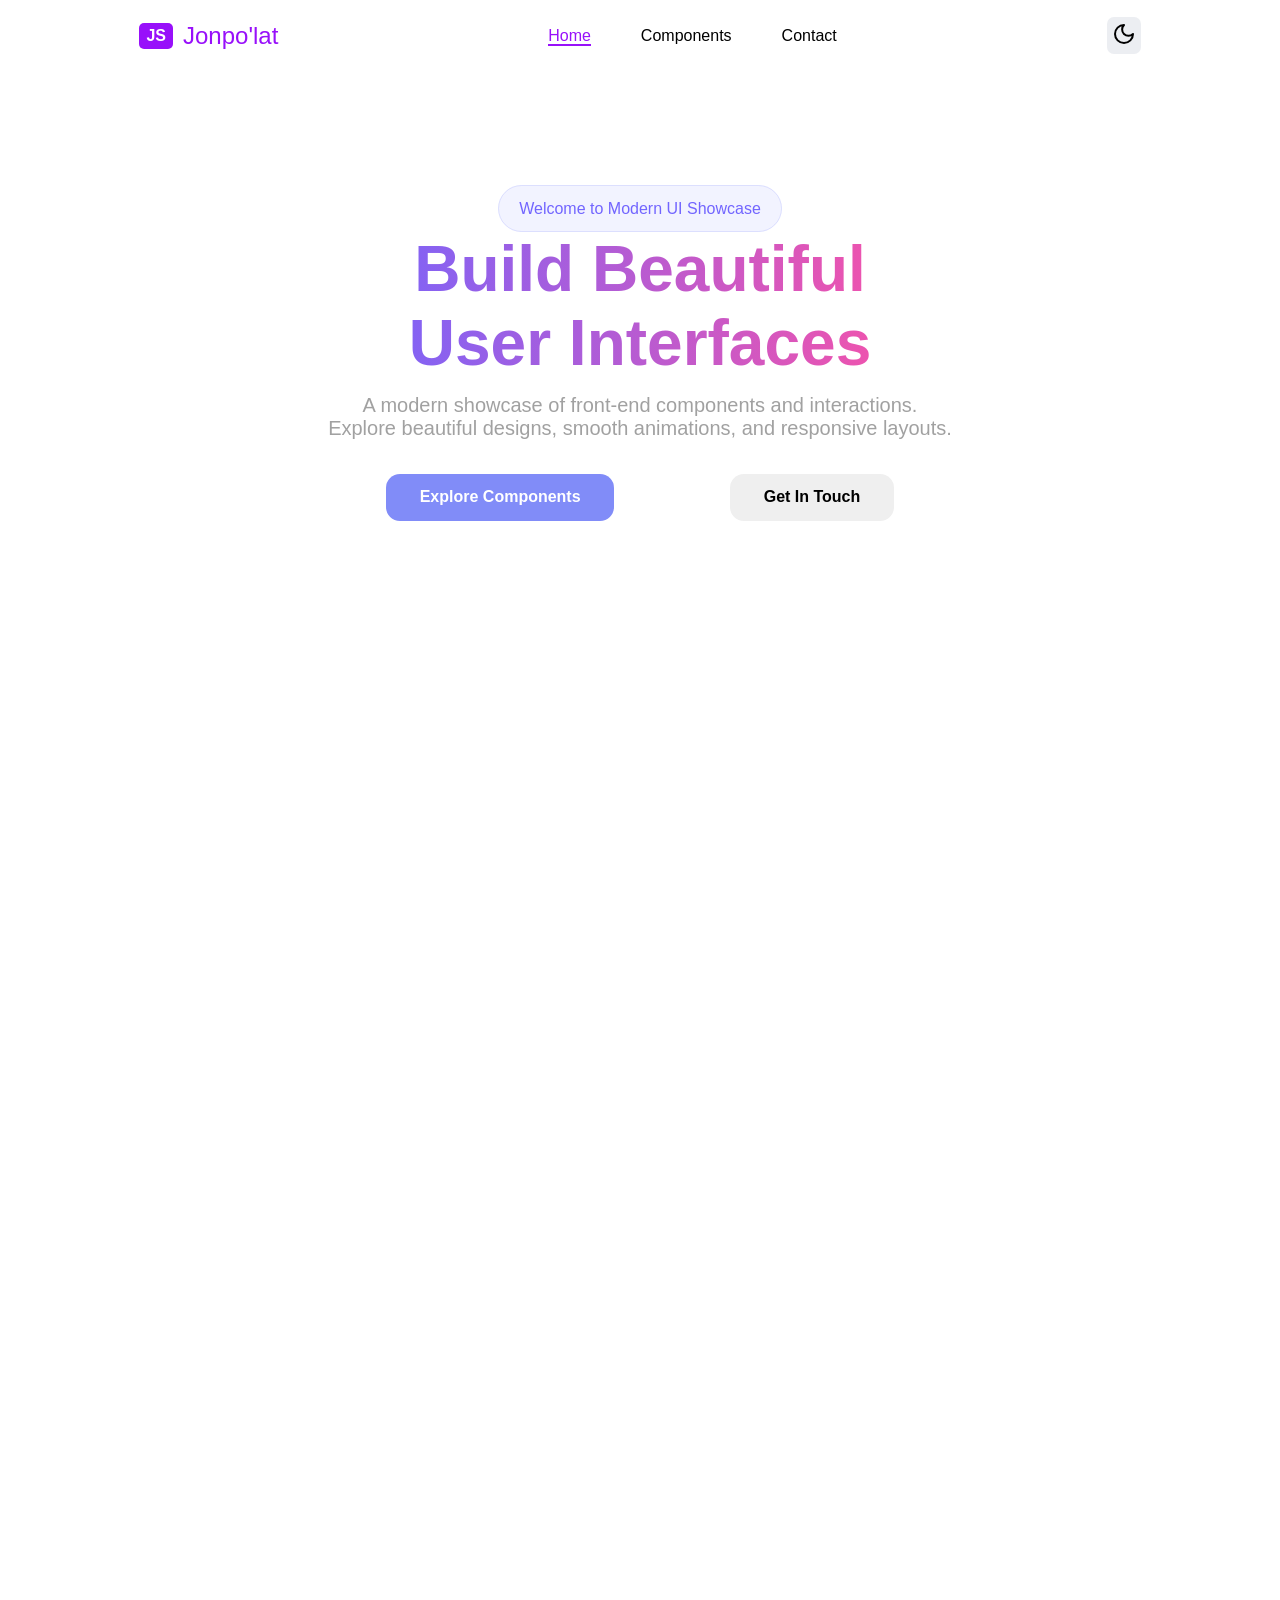
==== index.html @ b2222fd7 "commit east" ====
<!DOCTYPE html>
<html lang="en">

<head>
    <meta charset="UTF-8">
    <meta name="viewport" content="width=device-width, initial-scale=1.0">
    <!-- STYLE CSS -->
    <link rel="stylesheet" href="./assets/css/style.css">
    <!-- Font -->
    <link href="https://fonts.googleapis.com/css2?family=Poppins:wght@300;400;500;600;700&display=swap"
        rel="stylesheet">
    <title>WORK | PROJECT</title>
</head>

<body>
    <!-- HEADER -->
    <header>
        <nav class="nav">
            <div class="d-flex">
                <div class="d-flex">
                    <span>JS</span>
                    <h2>Jonpo'lat</h2>
                </div>
                <ul class="d-flex navigator">
                    <li><a href="#" class="nav_active">Home</a></li>
                    <li><a href="#">Components</a></li>
                    <li><a href="#">Contact</a></li>
                </ul>
                <div class="d-flex">
                    <button type="button" class="darkMode-btn">
                        <svg xmlns="http://www.w3.org/2000/svg" width="24" height="24" viewBox="0 0 24 24" fill="none"
                            stroke="currentColor" stroke-width="2" stroke-linecap="round" stroke-linejoin="round"
                            class="lucide lucide-moon w-5 h-5">
                            <path d="M12 3a6 6 0 0 0 9 9 9 9 0 1 1-9-9Z"></path>
                        </svg>
                        <!-- <svg xmlns="http://www.w3.org/2000/svg" width="24" height="24" viewBox="0 0 24 24" fill="none"
                        stroke="currentColor" stroke-width="2" stroke-linecap="round" stroke-linejoin="round"
                        class="lucide lucide-sun w-5 h-5">
                        <circle cx="12" cy="12" r="4"></circle>
                        <path d="M12 2v2"></path>
                        <path d="M12 20v2"></path>
                        <path d="m4.93 4.93 1.41 1.41"></path>
                        <path d="m17.66 17.66 1.41 1.41"></path>
                        <path d="M2 12h2"></path>
                        <path d="M20 12h2"></path>
                        <path d="m6.34 17.66-1.41 1.41"></path>
                        <path d="m19.07 4.93-1.41 1.41"></path>
                    </svg> -->
                    </button>
                    <div class="burger">
                        <button type="button" class="burger-btn">
                            <svg xmlns="http://www.w3.org/2000/svg" width="24" height="24" viewBox="0 0 24 24"
                                fill="none" stroke="currentColor" stroke-width="2" stroke-linecap="round"
                                stroke-linejoin="round" class="lucide lucide-menu w-5 h-5">
                                <line x1="4" x2="20" y1="12" y2="12"></line>
                                <line x1="4" x2="20" y1="6" y2="6"></line>
                                <line x1="4" x2="20" y1="18" y2="18"></line>
                            </svg>
                        </button>
                    </div>
                </div>
            </div>
            <div class="nav-menu">
                <p class="nav-menu__active">Home</p>
                <p>Components</p>
                <p>Contact</p>
            </div>
        </nav>
    </header>
    <!--/ HEADER -->


    <main>
        <!-- HOME SECTION -->
        <section id="home">
            <div class="container">
                <div class="home">
                    <div class="hero">
                        <span class="home_subtitle">Welcome to Modern UI Showcase</span>
                        <h1>
                            Build Beautiful <br>
                            User Interfaces
                        </h1>
                        <p>A modern showcase of front-end components and interactions. <br>Explore beautiful designs,
                            smooth
                            animations, and responsive layouts.
                        </p>
                        <div class="d-flex">
                            <button type="button" class="btn-pur">Explore Components</button>
                            <button type="button">Get In Touch</button>
                        </div>
                    </div>

                </div>

            </div>
        </section>
        <!-- /HOME SECTION -->


        <div class="up-wrapper">
            <button type="button" class="up-button"><svg xmlns="http://www.w3.org/2000/svg" width="24" height="24"
                    viewBox="0 0 24 24" fill="none" stroke="currentColor" stroke-width="2" stroke-linecap="round"
                    stroke-linejoin="round" class="lucide lucide-arrow-up w-6 h-6">
                    <path d="m5 12 7-7 7 7"></path>
                    <path d="M12 19V5"></path>
                </svg>
            </button>

        </div>

    </main>




    <!-- script js -->
    <script src="./assets/js/script.js"></script>
</body>

</html>
---- assets/css/style.css ----
* {
  margin: 0;
  padding: 0;
  box-sizing: border-box;
  list-style: none;
  text-decoration: none;
}

:root {
  --background: #0a0a0f;
  --foreground: oklch(98.5% 0 0);
  --card: #131318;
  --card-foreground: oklch(98.5% 0 0);
  --popover: oklch(14.5% 0 0);
  --popover-foreground: oklch(98.5% 0 0);
  --primary: #818cf8;
  --primary-foreground: oklch(20.5% 0 0);
  --secondary: oklch(26.9% 0 0);
  --secondary-foreground: oklch(98.5% 0 0);
  --muted: oklch(26.9% 0 0);
  --muted-foreground: oklch(70.8% 0 0);
  --accent: oklch(26.9% 0 0);
  --accent-foreground: oklch(98.5% 0 0);
  --destructive: oklch(39.6% 0.141 25.723);
  --destructive-foreground: oklch(63.7% 0.237 25.331);
  --border: oklch(26.9% 0 0);
  --input: oklch(26.9% 0 0);
  --ring: oklch(43.9% 0 0);
  --font-weight-medium: 500;
  --font-weight-normal: 400;
  --chart-1: oklch(48.8% 0.243 264.376);
  --chart-2: oklch(69.6% 0.17 162.48);
  --chart-3: oklch(76.9% 0.188 70.08);
  --chart-4: oklch(62.7% 0.265 303.9);
  --chart-5: oklch(64.5% 0.246 16.439);
  --sidebar: oklch(20.5% 0 0);
  --sidebar-foreground: oklch(98.5% 0 0);
  --sidebar-primary: oklch(48.8% 0.243 264.376);
  --sidebar-primary-foreground: oklch(98.5% 0 0);
  --sidebar-accent: oklch(26.9% 0 0);
  --sidebar-accent-foreground: oklch(98.5% 0 0);
  --sidebar-border: oklch(26.9% 0 0);
  --sidebar-ring: oklch(43.9% 0 0);
  --color-red-500: oklch(63.7% 0.237 25.331);
  --color-orange-500: oklch(70.5% 0.213 47.604);
  --color-yellow-500: oklch(79.5% 0.184 86.047);
  --color-green-500: oklch(72.3% 0.219 149.579);
  --color-emerald-500: oklch(69.6% 0.17 162.48);
  --color-cyan-500: oklch(71.5% 0.143 215.221);
  --color-blue-500: oklch(62.3% 0.214 259.815);
  --color-indigo-500: oklch(58.5% 0.233 277.117);
  --color-violet-500: oklch(60.6% 0.25 292.717);
  --color-purple-500: oklch(62.7% 0.265 303.9);
  --color-purple-600: oklch(55.8% 0.288 302.321);
  --color-fuchsia-500: oklch(66.7% 0.295 322.15);
  --color-pink-500: oklch(65.6% 0.241 354.308);
  --color-rose-500: oklch(64.5% 0.246 16.439);
  --color-gray-100: oklch(96.7% 0.003 264.542);
  --bg: #07070a;
  --left: #7b84ff;
  --right: #ff5fd0;

  --bg-color: white;
  --text-color: black;
  --bg-nav: rgba(255, 255, 255, 0.6);
  --border-color: rgba(183, 183, 183, 0.637);
  --box-shadow: 0 4px 20px rgba(0, 0, 0, 0.167);
  --btn-color: white;
  --btn-bg-color: oklch(95% 0.0058 264.53);
}
.dark {
  --bg-color: black;
  --text-color: white;
  --bg-nav: rgba(0, 0, 0, 0.6);
  --border-color: rgba(74, 74, 74, 0.514);
  --box-shadow: 0 4px 20px rgba(40, 40, 40, 0.504);
  --btn-bg-color: var(--secondary);
}

.darkMode-btn {
  background-color: var(--btn-bg-color) !important;
}

body {
  /* background-color: var(--background); */
  font-family:
    Inter,
    -apple-system,
    BlinkMacSystemFont,
    Segoe UI,
    sans-serif;
  height: 200vh;
  background-color: var(--bg-color);
}

.d-flex {
  display: flex;
  align-items: center;
  justify-content: space-around;
}

.container {
  margin: 0 auto;
  width: 1170px;
}

/* Up dtn */
.up-wrapper {
  position: fixed;
  right: 30px;
  bottom: 30px;
  opacity: 0;
  pointer-events: none;
  transition: 0.3s;
}
.up-button {
  float: right;
  border: none;
  outline: none;
  background-color: #7b84ff;
  padding: 10px 12px;
  border-radius: 50%;
  margin-top: 100px;
  margin-right: 100px;
  color: white;
  transition: all 0.1s ease-in-out;
}
.up-button:hover {
  transform: scale(110%);
}
.up-wrapper.show {
  opacity: 1;
  pointer-events: auto;
}

/* HEADER */
header {
  height: 100px;
}
nav {
  position: fixed;
  left: 0;
  right: 0;
  top: 0;
  background-color: var(--bg-color);
  padding: 17px;
  background: var(--bg-nav);
  -webkit-backdrop-filter: blur(15px);
  backdrop-filter: blur(15px);
  transition: all 0.5s;
}
.fix {
  box-shadow: var(--box-shadow);
  /* border-bottom: 1px solid var(--border-color); */
}
nav h2 {
  font-weight: 500;
  color: var(--color-purple-600);
  cursor: pointer;
}
nav span {
  color: white;
  background-color: var(--color-purple-600);
  padding: 4px 7px;
  font-weight: bold;
  border-radius: 5px;
  margin-right: 10px;
  cursor: pointer;
  transition: all 0.3s ease-in-out;
}
.nav div span:hover {
  transform: rotate(180deg);
}

.nav_active {
  color: var(--color-purple-600) !important;
  border-bottom: 2px solid var(--color-purple-600) !important;
}

nav h1,
ul li {
  cursor: pointer;
}
.nav ul li {
  padding: 0px 25px;
}
.navigator li a {
  color: var(--text-color);
  transition: all 0.2s;
}
.navigator li a:hover {
  color: var(--color-purple-600);
}
.nav button {
  border: none;
  outline: none;
  padding: 5px;
  border-radius: 7px;
  transition: all 0.2s;
  background-color: var(--bg-color);
  color: var(--text-color);
}
.nav button:hover {
  transform: scale(103%);
}

/* BURGER */
.burger {
  display: none;
  flex-direction: column;
  gap: 5px;
  cursor: pointer;
}

.burger p {
  width: 25px;
  transition: 0.3s;
}
.nav-menu {
  padding: 0px;
  /* transition: all 0.2s; */
  opacity: 0;
  height: 0;
}
.burger-btn {
  background-color: var(--btn-bg-color) !important;
  margin-left: 14px;
}
.active {
  opacity: 1;
  padding: 18px;
  height: 100%;
}
.nav-menu {
}
.nav-menu p {
  padding: 10px;
  /* background-color: var(--primary); */
  margin: 5px;
  color: var(--text-color);
  background-color: var(--btn-bg-color);
  border-radius: 10px;
  transition: all 0.5s;
}
.nav-menu__active {
  background-color: var(--primary) !important;
}

/* HEADER */

/* Main */
.home {
  display: flex;
  align-items: center;
  justify-content: center;
  margin-top: 100px;
  text-align: center;
}
.home_subtitle {
  background-color: color-mix(in oklab, var(--primary) 10%, transparent);
  padding: 14px 20px;
  border-radius: 25px;
  border: 1px solid;
  border-color: color-mix(in oklab, var(--primary) 20%, transparent);
  color: #7265ff;
}
.home h1 {
  margin: 14px 0px;
  font-weight: 800;
  font-size: 4rem; /* подберите размер по вкусу */
  background: linear-gradient(90deg, #7265ff, #ff51a3);
  -webkit-background-clip: text; /* для Safari и Chrome */
  -webkit-text-fill-color: transparent; /* для Safari и Chrome */
  background-clip: text; /* для остальных браузеров */
  color: transparent;
}
.home p {
  font-size: 1.25rem;
  color: var(--muted-foreground);
  margin-bottom: 18px;
}
.home button {
  display: inline-flex;
  align-items: center;
  gap: 0.6rem;
  padding: 0.9rem 2.1rem;
  border-radius: 14px;
  font-weight: 700;
  font-size: 1rem;
  cursor: pointer;
  border: 0;
  text-decoration: none;
  transition:
    transform 0.18s ease,
    box-shadow 0.18s ease;
  margin-top: 16px;
}
.home button:hover {
  transform: scale(108%);
}

.btn-pur {
  background-color: var(--primary);
  color: var(--btn-color);
}

/* ===================== */
/* Large tablets */
/* ===================== */

@media (max-width: 1200px) {
  .container {
    width: 95%;
  }
}

/* ===================== */
/* Tablets */
/* ===================== */

@media (max-width: 992px) {
  .d-flex {
    justify-content: space-between;
  }

  .nav ul li {
    padding: 0 15px;
  }

  .home h1 {
    font-size: 3rem;
  }

  .home p {
    font-size: 1.1rem;
  }

  .hero .d-flex {
    display: block;
  }

  .here button {
    width: 100%;
  }

  .up-button {
    margin: 0;
  }
}

/* ===================== */
/* Mobile */
/* ===================== */

@media (max-width: 768px) {
  .burger {
    display: flex;
  }
  header {
    height: 80px;
  }

  nav {
    padding: 12px;
  }

  .nav ul {
    display: none; /* меню скрываем */
  }

  .home {
    margin-top: 80px;
    padding: 0 20px;
  }

  .home h1 {
    font-size: 2.3rem;
  }

  .home p {
    font-size: 1rem;
  }

  .home button {
    padding: 1rem 1.8rem;
    font-size: 0.9rem;
    width: 100%;
  }
}

/* ===================== */
/* Small phones */
/* ===================== */

@media (max-width: 480px) {
  .home h1 {
    font-size: 1.8rem;
  }

  .home_subtitle {
    padding: 10px 15px;
    font-size: 0.9rem;
  }

  .home p {
    font-size: 0.9rem;
  }

  .up-wrapper {
    right: 15px;
    bottom: 15px;
  }
}
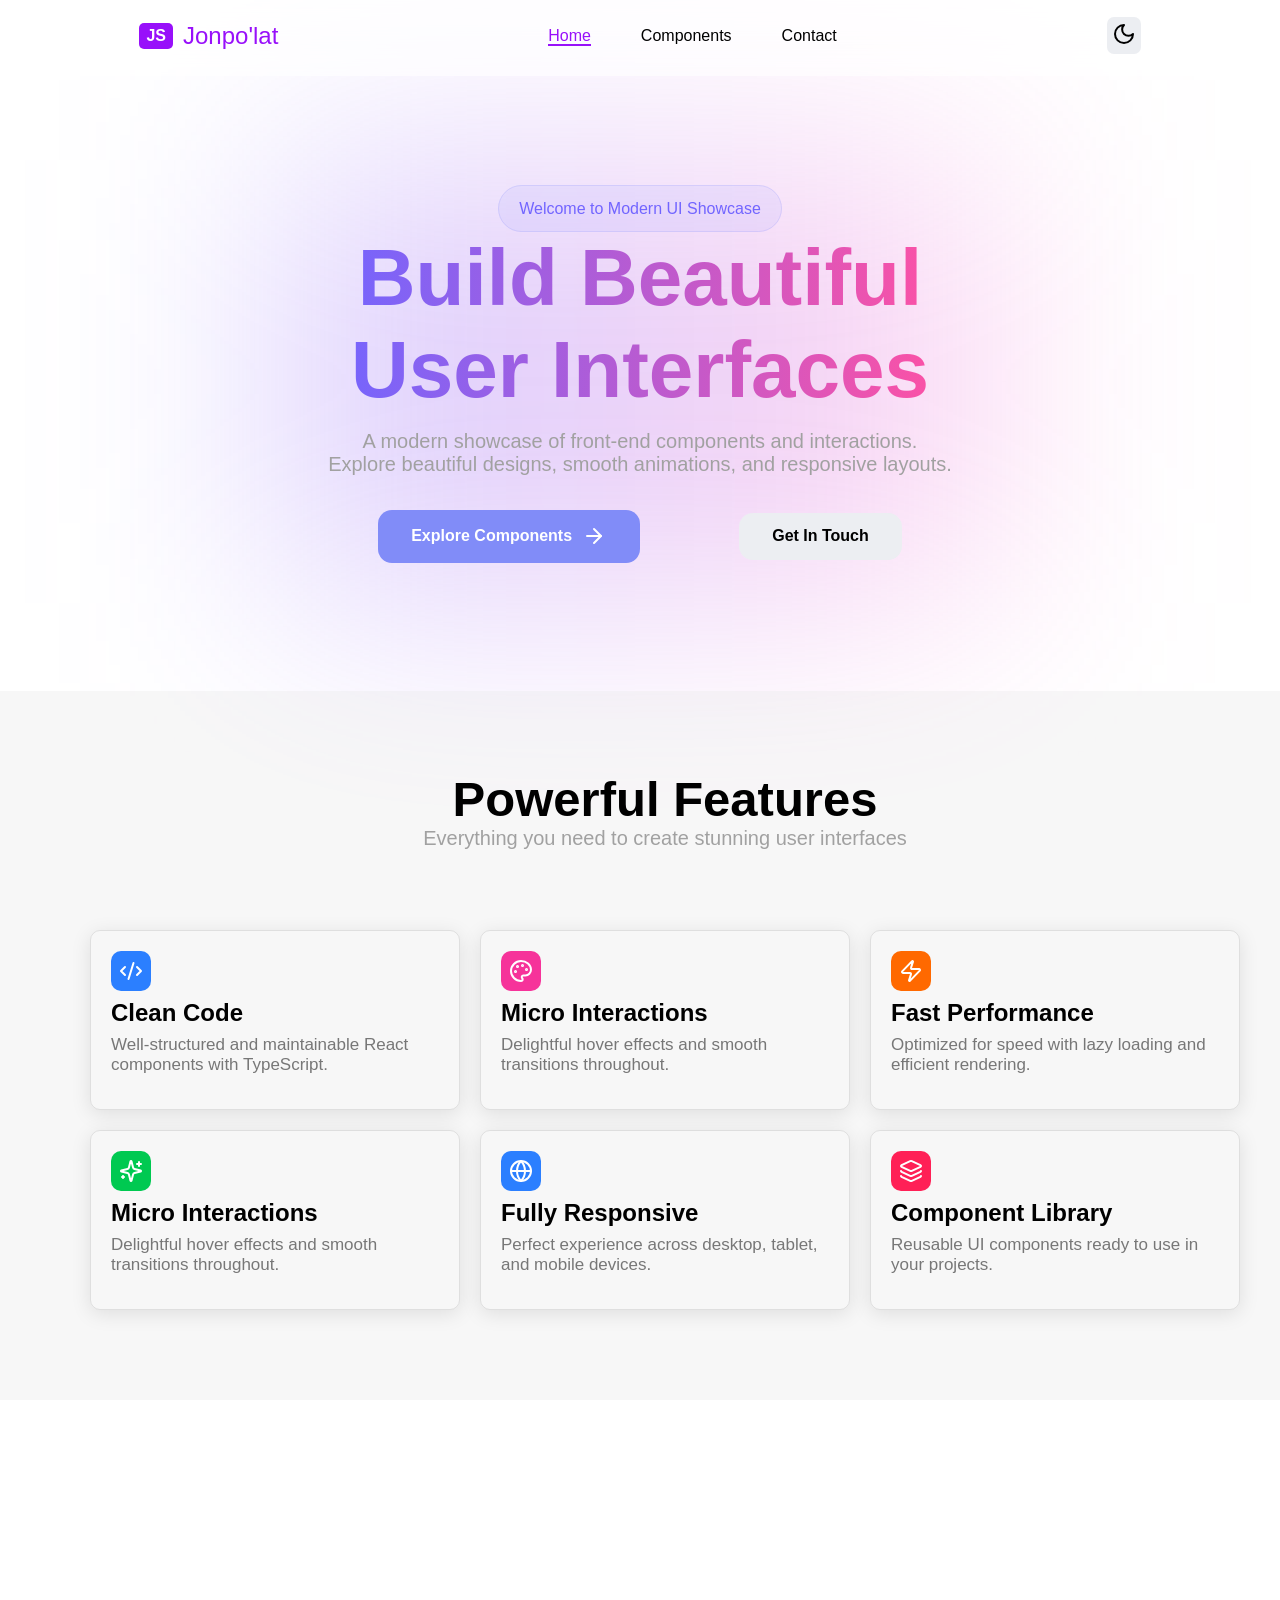
==== commit c2b2cda6: "features section" ====
--- a/index.html
+++ b/index.html
@@ -86,8 +86,17 @@
                             animations, and responsive layouts.
                         </p>
                         <div class="d-flex">
-                            <button type="button" class="btn-pur">Explore Components</button>
-                            <button type="button">Get In Touch</button>
+                            <button type="button" class="btn-pur">
+                                <span style="margin-right: 10px;">Explore Components</span>
+                                <svg xmlns="http://www.w3.org/2000/svg" width="24" height="24" viewBox="0 0 24 24"
+                                    fill="none" stroke="currentColor" stroke-width="2" stroke-linecap="round"
+                                    stroke-linejoin="round"
+                                    class="lucide lucide-arrow-right ml-2 w-5 h-5 group-hover:translate-x-1 transition-transform">
+                                    <path d="M5 12h14"></path>
+                                    <path d="m12 5 7 7-7 7"></path>
+                                </svg>
+                            </button>
+                            <button type="button" class="btn-pramiry">Get In Touch</button>
                         </div>
                     </div>
 
@@ -97,7 +106,121 @@
         </section>
         <!-- /HOME SECTION -->
 
-
+        <!-- Features -->
+        <section id="features">
+            <div class="container">
+                <div class="features">
+                    <div class="features-content">
+                        <h1 class="features-title">Powerful Features</h1>
+                        <p class="features-subtitle">Everything you need to create stunning user interfaces</p>
+                    </div>
+
+
+                    <div class="card-wrpapper">
+                        <div class="d-flex">
+                            <div class="card">
+                                <div class="card1">
+                                    <svg xmlns="http://www.w3.org/2000/svg" width="24" height="24" viewBox="0 0 24 24"
+                                        fill="none" stroke="currentColor" stroke-width="2" stroke-linecap="round"
+                                        stroke-linejoin="round" class="lucide lucide-code-xml w-6 h-6 text-white">
+                                        <path d="m18 16 4-4-4-4"></path>
+                                        <path d="m6 8-4 4 4 4"></path>
+                                        <path d="m14.5 4-5 16"></path>
+                                    </svg>
+                                </div>
+                                <h3>Clean Code</h3>
+                                <p>Well-structured and maintainable React components with TypeScript.</p>
+                            </div>
+                            <div class="card">
+                                <div class="card2">
+                                    <svg xmlns="http://www.w3.org/2000/svg" width="24" height="24" viewBox="0 0 24 24"
+                                        fill="none" stroke="currentColor" stroke-width="2" stroke-linecap="round"
+                                        stroke-linejoin="round" class="lucide lucide-palette w-6 h-6 text-white">
+                                        <circle cx="13.5" cy="6.5" r=".5" fill="currentColor"></circle>
+                                        <circle cx="17.5" cy="10.5" r=".5" fill="currentColor"></circle>
+                                        <circle cx="8.5" cy="7.5" r=".5" fill="currentColor"></circle>
+                                        <circle cx="6.5" cy="12.5" r=".5" fill="currentColor"></circle>
+                                        <path
+                                            d="M12 2C6.5 2 2 6.5 2 12s4.5 10 10 10c.926 0 1.648-.746 1.648-1.688 0-.437-.18-.835-.437-1.125-.29-.289-.438-.652-.438-1.125a1.64 1.64 0 0 1 1.668-1.668h1.996c3.051 0 5.555-2.503 5.555-5.554C21.965 6.012 17.461 2 12 2z">
+                                        </path>
+                                    </svg>
+                                </div>
+                                <h3>Micro Interactions</h3>
+                                <p>Delightful hover effects and smooth transitions throughout.</p>
+                            </div>
+                            <div class="card">
+                                <div class="card3">
+                                    <svg xmlns="http://www.w3.org/2000/svg" width="24" height="24" viewBox="0 0 24 24"
+                                        fill="none" stroke="currentColor" stroke-width="2" stroke-linecap="round"
+                                        stroke-linejoin="round" class="lucide lucide-zap w-6 h-6 text-white">
+                                        <path
+                                            d="M4 14a1 1 0 0 1-.78-1.63l9.9-10.2a.5.5 0 0 1 .86.46l-1.92 6.02A1 1 0 0 0 13 10h7a1 1 0 0 1 .78 1.63l-9.9 10.2a.5.5 0 0 1-.86-.46l1.92-6.02A1 1 0 0 0 11 14z">
+                                        </path>
+                                    </svg>
+                                </div>
+                                <h3>Fast Performance</h3>
+                                <p>Optimized for speed with lazy loading and efficient rendering.</p>
+                            </div>
+                        </div>
+                        <div class="d-flex">
+                            <div class="card">
+                                <div class="card4">
+                                    <svg xmlns="http://www.w3.org/2000/svg" width="24" height="24" viewBox="0 0 24 24"
+                                        fill="none" stroke="currentColor" stroke-width="2" stroke-linecap="round"
+                                        stroke-linejoin="round" class="lucide lucide-sparkles w-6 h-6 text-white">
+                                        <path
+                                            d="M9.937 15.5A2 2 0 0 0 8.5 14.063l-6.135-1.582a.5.5 0 0 1 0-.962L8.5 9.936A2 2 0 0 0 9.937 8.5l1.582-6.135a.5.5 0 0 1 .963 0L14.063 8.5A2 2 0 0 0 15.5 9.937l6.135 1.581a.5.5 0 0 1 0 .964L15.5 14.063a2 2 0 0 0-1.437 1.437l-1.582 6.135a.5.5 0 0 1-.963 0z">
+                                        </path>
+                                        <path d="M20 3v4"></path>
+                                        <path d="M22 5h-4"></path>
+                                        <path d="M4 17v2"></path>
+                                        <path d="M5 18H3"></path>
+                                    </svg>
+                                </div>
+                                <h3>Micro Interactions</h3>
+                                <p>Delightful hover effects and smooth transitions throughout.</p>
+                            </div>
+                            <div class="card">
+                                <div class="card5">
+                                    <svg xmlns="http://www.w3.org/2000/svg" width="24" height="24" viewBox="0 0 24 24"
+                                        fill="none" stroke="currentColor" stroke-width="2" stroke-linecap="round"
+                                        stroke-linejoin="round" class="lucide lucide-globe w-6 h-6 text-white">
+                                        <circle cx="12" cy="12" r="10"></circle>
+                                        <path d="M12 2a14.5 14.5 0 0 0 0 20 14.5 14.5 0 0 0 0-20"></path>
+                                        <path d="M2 12h20"></path>
+                                    </svg>
+                                </div>
+                                <h3>Fully Responsive</h3>
+                                <p>Perfect experience across desktop, tablet, and mobile devices.</p>
+                            </div>
+                            <div class="card">
+                                <div class="card6">
+                                    <svg xmlns="http://www.w3.org/2000/svg" width="24" height="24" viewBox="0 0 24 24"
+                                        fill="none" stroke="currentColor" stroke-width="2" stroke-linecap="round"
+                                        stroke-linejoin="round" class="lucide lucide-layers w-6 h-6 text-white">
+                                        <path
+                                            d="M12.83 2.18a2 2 0 0 0-1.66 0L2.6 6.08a1 1 0 0 0 0 1.83l8.58 3.91a2 2 0 0 0 1.66 0l8.58-3.9a1 1 0 0 0 0-1.83z">
+                                        </path>
+                                        <path
+                                            d="M2 12a1 1 0 0 0 .58.91l8.6 3.91a2 2 0 0 0 1.65 0l8.58-3.9A1 1 0 0 0 22 12">
+                                        </path>
+                                        <path
+                                            d="M2 17a1 1 0 0 0 .58.91l8.6 3.91a2 2 0 0 0 1.65 0l8.58-3.9A1 1 0 0 0 22 17">
+                                        </path>
+                                    </svg>
+                                </div>
+                                <h3>Component Library</h3>
+                                <p>Reusable UI components ready to use in your projects.</p>
+                            </div>
+                        </div>
+                    </div>
+                </div>
+            </div>
+        </section>
+        <!-- /Features -->
+
+
+        <!-- UP BUTTON -->
         <div class="up-wrapper">
             <button type="button" class="up-button"><svg xmlns="http://www.w3.org/2000/svg" width="24" height="24"
                     viewBox="0 0 24 24" fill="none" stroke="currentColor" stroke-width="2" stroke-linecap="round"
@@ -108,7 +231,7 @@
             </button>
 
         </div>
-
+        <!-- /UP BUTTON -->
     </main>
 
 
--- a/assets/css/style.css
+++ b/assets/css/style.css
@@ -67,6 +67,8 @@
   --box-shadow: 0 4px 20px rgba(0, 0, 0, 0.167);
   --btn-color: white;
   --btn-bg-color: oklch(95% 0.0058 264.53);
+  --features-bg-color: rgba(231, 231, 231, 0.345);
+  --card-box-shadow: 0 4px 20px rgba(0, 0, 0, 0.103);
 }
 .dark {
   --bg-color: black;
@@ -75,6 +77,7 @@
   --border-color: rgba(74, 74, 74, 0.514);
   --box-shadow: 0 4px 20px rgba(40, 40, 40, 0.504);
   --btn-bg-color: var(--secondary);
+  --features-bg-color: color-mix(in oklab, var(--secondary) 30%, transparent);
 }
 
 .darkMode-btn {
@@ -148,6 +151,7 @@
   -webkit-backdrop-filter: blur(15px);
   backdrop-filter: blur(15px);
   transition: all 0.5s;
+  z-index: 99999;
 }
 .fix {
   box-shadow: var(--box-shadow);
@@ -248,7 +252,7 @@
 
 /* HEADER */
 
-/* Main */
+/* HOME */
 .home {
   display: flex;
   align-items: center;
@@ -264,10 +268,28 @@
   border-color: color-mix(in oklab, var(--primary) 20%, transparent);
   color: #7265ff;
 }
+.hero {
+  position: relative;
+}
+
+.hero::before {
+  content: "";
+  position: absolute;
+  inset: -40px;
+
+  background: linear-gradient(
+    90deg,
+    rgba(120, 90, 255, 0.301),
+    rgba(255, 90, 200, 0.258)
+  );
+
+  filter: blur(120px);
+  z-index: -1;
+}
 .home h1 {
   margin: 14px 0px;
   font-weight: 800;
-  font-size: 4rem; /* подберите размер по вкусу */
+  font-size: 80px; /* подберите размер по вкусу */
   background: linear-gradient(90deg, #7265ff, #ff51a3);
   -webkit-background-clip: text; /* для Safari и Chrome */
   -webkit-text-fill-color: transparent; /* для Safari и Chrome */
@@ -282,7 +304,6 @@
 .home button {
   display: inline-flex;
   align-items: center;
-  gap: 0.6rem;
   padding: 0.9rem 2.1rem;
   border-radius: 14px;
   font-weight: 700;
@@ -303,7 +324,77 @@
   background-color: var(--primary);
   color: var(--btn-color);
 }
-
+.btn-pramiry {
+  background-color: var(--btn-bg-color);
+  color: var(--text-color);
+}
+/* /HOME */
+
+/* FEATURES */
+#features {
+  margin-top: 128px;
+  padding: 80px;
+  background-color: var(--features-bg-color);
+}
+.features-content {
+  text-align: center;
+  padding-bottom: 70px;
+}
+.features-content h1 {
+  color: var(--text-color);
+  font-size: 49px;
+}
+.features-content p {
+  color: var(--muted-foreground);
+  font-size: 20px;
+}
+
+.card {
+  border: 1px solid rgba(143, 143, 143, 0.23);
+  padding: 20px;
+  border-radius: 10px;
+  box-shadow: var(--card-box-shadow);
+  margin: 10px;
+  width: 500px;
+  height: 180px;
+  cursor: default;
+}
+.card div {
+  display: flex;
+  align-items: center;
+  justify-content: center;
+  color: white;
+  border-radius: 10px;
+  width: 40px;
+  height: 40px;
+}
+.card1 {
+  background-color: var(--color-blue-500);
+}
+.card2 {
+  background-color: var(--color-pink-500);
+}
+.card3 {
+  background-color: var(--color-orange-500);
+}
+.card4 {
+  background-color: var(--color-green-500);
+}
+.card5 {
+  background-color: var(--color-blue-500);
+}
+.card6 {
+  background-color: var(--color-rose-500);
+}
+.card h3 {
+  font-size: 24px;
+  padding: 8px 0px;
+  color: var(--text-color);
+}
+.card p {
+  color: oklch(56.926% 0.00006 271.152);
+  font-size: 17px;
+}
 /* ===================== */
 /* Large tablets */
 /* ===================== */
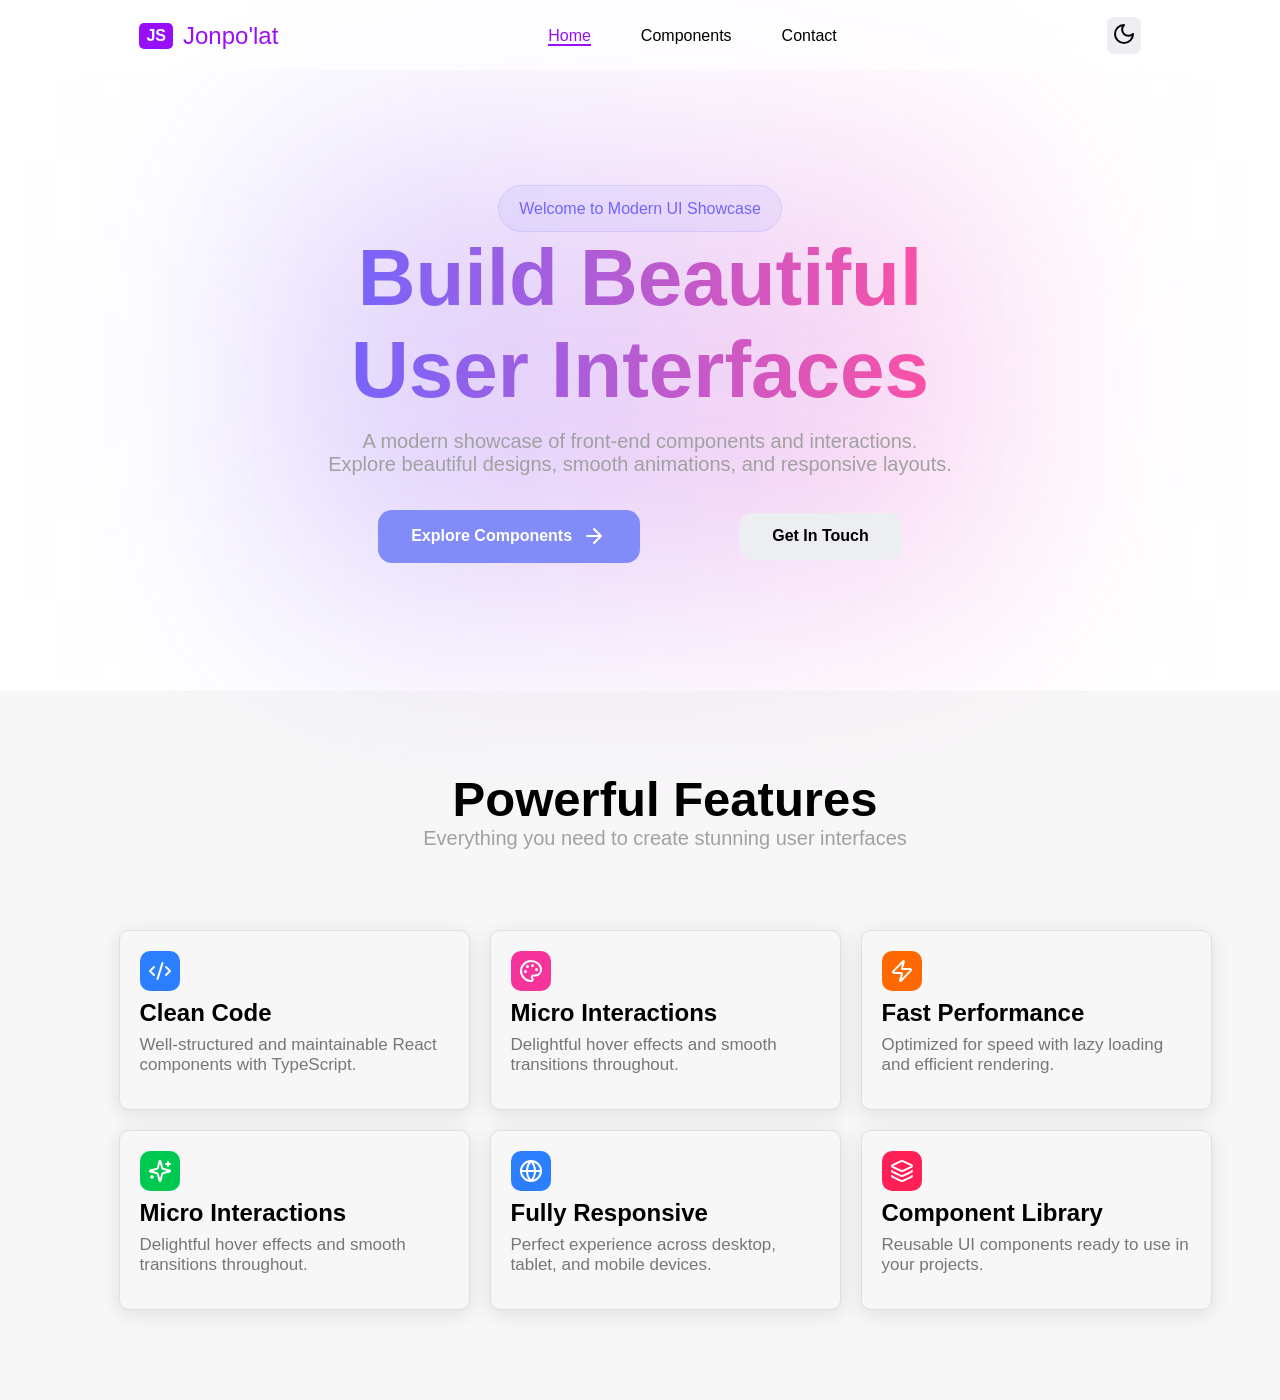
==== commit 32f86a8a: "features responsive" ====
--- a/index.html
+++ b/index.html
@@ -118,7 +118,7 @@
 
                     <div class="card-wrpapper">
                         <div class="d-flex">
-                            <div class="card">
+                            <div class="card hover1">
                                 <div class="card1">
                                     <svg xmlns="http://www.w3.org/2000/svg" width="24" height="24" viewBox="0 0 24 24"
                                         fill="none" stroke="currentColor" stroke-width="2" stroke-linecap="round"
@@ -131,7 +131,7 @@
                                 <h3>Clean Code</h3>
                                 <p>Well-structured and maintainable React components with TypeScript.</p>
                             </div>
-                            <div class="card">
+                            <div class="card hover2">
                                 <div class="card2">
                                     <svg xmlns="http://www.w3.org/2000/svg" width="24" height="24" viewBox="0 0 24 24"
                                         fill="none" stroke="currentColor" stroke-width="2" stroke-linecap="round"
@@ -148,7 +148,7 @@
                                 <h3>Micro Interactions</h3>
                                 <p>Delightful hover effects and smooth transitions throughout.</p>
                             </div>
-                            <div class="card">
+                            <div class="card hover3">
                                 <div class="card3">
                                     <svg xmlns="http://www.w3.org/2000/svg" width="24" height="24" viewBox="0 0 24 24"
                                         fill="none" stroke="currentColor" stroke-width="2" stroke-linecap="round"
@@ -163,7 +163,7 @@
                             </div>
                         </div>
                         <div class="d-flex">
-                            <div class="card">
+                            <div class="card hover4">
                                 <div class="card4">
                                     <svg xmlns="http://www.w3.org/2000/svg" width="24" height="24" viewBox="0 0 24 24"
                                         fill="none" stroke="currentColor" stroke-width="2" stroke-linecap="round"
@@ -180,7 +180,7 @@
                                 <h3>Micro Interactions</h3>
                                 <p>Delightful hover effects and smooth transitions throughout.</p>
                             </div>
-                            <div class="card">
+                            <div class="card hover5">
                                 <div class="card5">
                                     <svg xmlns="http://www.w3.org/2000/svg" width="24" height="24" viewBox="0 0 24 24"
                                         fill="none" stroke="currentColor" stroke-width="2" stroke-linecap="round"
@@ -193,7 +193,7 @@
                                 <h3>Fully Responsive</h3>
                                 <p>Perfect experience across desktop, tablet, and mobile devices.</p>
                             </div>
-                            <div class="card">
+                            <div class="card hover6">
                                 <div class="card6">
                                     <svg xmlns="http://www.w3.org/2000/svg" width="24" height="24" viewBox="0 0 24 24"
                                         fill="none" stroke="currentColor" stroke-width="2" stroke-linecap="round"
--- a/assets/css/style.css
+++ b/assets/css/style.css
@@ -92,7 +92,6 @@
     BlinkMacSystemFont,
     Segoe UI,
     sans-serif;
-  height: 200vh;
   background-color: var(--bg-color);
 }
 
@@ -152,6 +151,7 @@
   backdrop-filter: blur(15px);
   transition: all 0.5s;
   z-index: 99999;
+  height: 70px;
 }
 .fix {
   box-shadow: var(--box-shadow);
@@ -234,8 +234,6 @@
   opacity: 1;
   padding: 18px;
   height: 100%;
-}
-.nav-menu {
 }
 .nav-menu p {
   padding: 10px;
@@ -348,6 +346,11 @@
   color: var(--muted-foreground);
   font-size: 20px;
 }
+.card-wrpapper .d-flex {
+  display: flex;
+  justify-content: center;
+  flex-wrap: wrap;
+}
 
 .card {
   border: 1px solid rgba(143, 143, 143, 0.23);
@@ -355,9 +358,11 @@
   border-radius: 10px;
   box-shadow: var(--card-box-shadow);
   margin: 10px;
-  width: 500px;
+  width: 30%;
+  min-width: 280px;
   height: 180px;
   cursor: default;
+  transition: all 0.3s;
 }
 .card div {
   display: flex;
@@ -386,6 +391,52 @@
 .card6 {
   background-color: var(--color-rose-500);
 }
+.hover1:hover {
+  border-color: color-mix(in oklab, var(--primary) 50%, transparent);
+  background-color: color-mix(in oklab, #818df844 50%, transparent);
+  margin-top: -5px;
+}
+.hover2:hover {
+  border-color: color-mix(in oklab, var(--primary) 50%, transparent);
+  background-color: color-mix(
+    in oklab,
+    oklch(68.45% 0.3046 331.936 / 0.149) 50%,
+    transparent
+  );
+  margin-top: -5px;
+}
+.hover3:hover {
+  border-color: color-mix(in oklab, var(--primary) 50%, transparent);
+  background-color: color-mix(
+    in oklab,
+    oklch(70.09% 0.20117 44.755 / 0.267) 50%,
+    transparent
+  );
+  margin-top: -5px;
+}
+.hover4:hover {
+  border-color: color-mix(in oklab, var(--primary) 50%, transparent);
+  background-color: color-mix(
+    in oklab,
+    oklch(72.887% 0.21192 147.841 / 0.27) 50%,
+    transparent
+  );
+  margin-top: -5px;
+}
+.hover5:hover {
+  border-color: color-mix(in oklab, var(--primary) 50%, transparent);
+  background-color: color-mix(in oklab, #818df844 50%, transparent);
+  margin-top: -5px;
+}
+.hover6:hover {
+  border-color: color-mix(in oklab, var(--primary) 50%, transparent);
+  background-color: color-mix(
+    in oklab,
+    oklch(64.382% 0.24527 15.909 / 0.259) 50%,
+    transparent
+  );
+  margin-top: -5px;
+}
 .card h3 {
   font-size: 24px;
   padding: 8px 0px;
@@ -437,6 +488,11 @@
   .up-button {
     margin: 0;
   }
+
+  /* FEATURES */
+  .card {
+    width: 45%;
+  }
 }
 
 /* ===================== */
@@ -477,6 +533,24 @@
     font-size: 0.9rem;
     width: 100%;
   }
+
+  /* FEATURES */
+  #features {
+    padding: 50px 20px;
+  }
+
+  .card {
+    width: 100%;
+    height: auto;
+  }
+
+  .features-content h1 {
+    font-size: 32px;
+  }
+
+  .features-content p {
+    font-size: 16px;
+  }
 }
 
 /* ===================== */
@@ -501,4 +575,17 @@
     right: 15px;
     bottom: 15px;
   }
-}
+
+  /* FEATURES */
+  .card {
+    padding: 15px;
+  }
+
+  .card h3 {
+    font-size: 20px;
+  }
+
+  .card p {
+    font-size: 15px;
+  }
+}
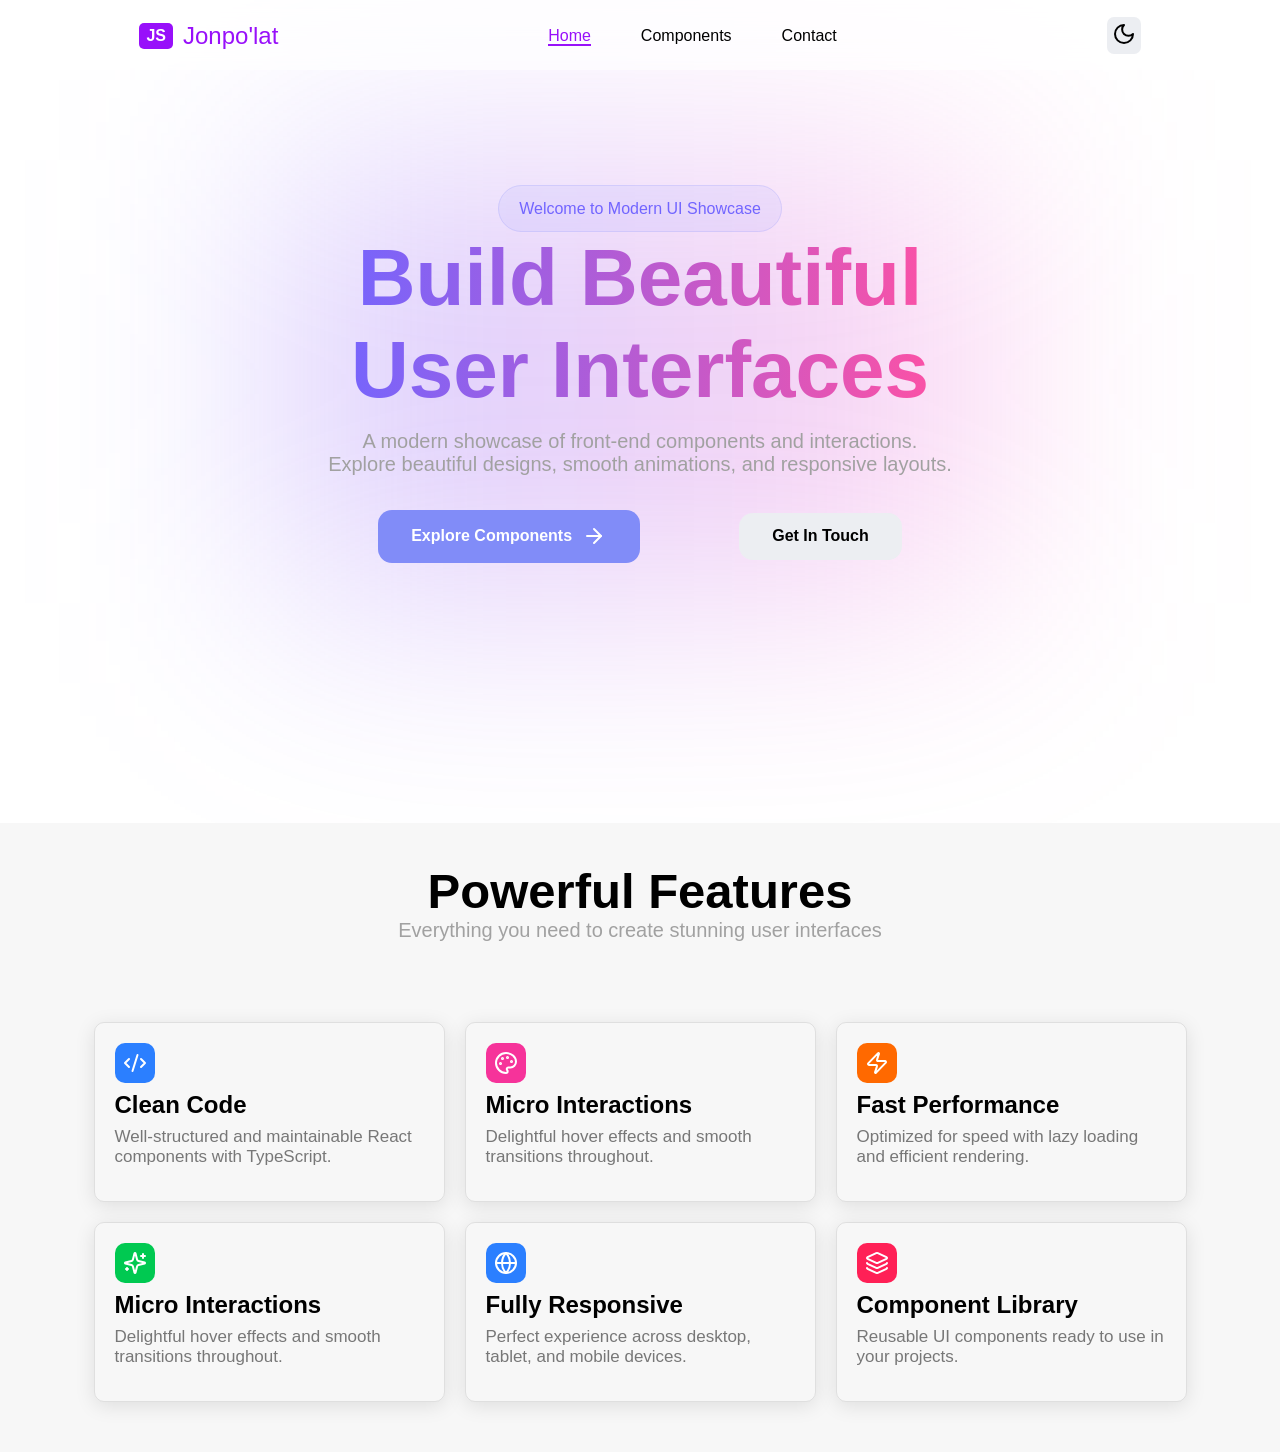
==== commit 8177c4b5: "fix style" ====
--- a/index.html
+++ b/index.html
@@ -219,7 +219,6 @@
         </section>
         <!-- /Features -->
 
-
         <!-- UP BUTTON -->
         <div class="up-wrapper">
             <button type="button" class="up-button"><svg xmlns="http://www.w3.org/2000/svg" width="24" height="24"
--- a/assets/css/style.css
+++ b/assets/css/style.css
@@ -330,8 +330,8 @@
 
 /* FEATURES */
 #features {
-  margin-top: 128px;
-  padding: 80px;
+  margin-top: 260px;
+  padding: 40px;
   background-color: var(--features-bg-color);
 }
 .features-content {
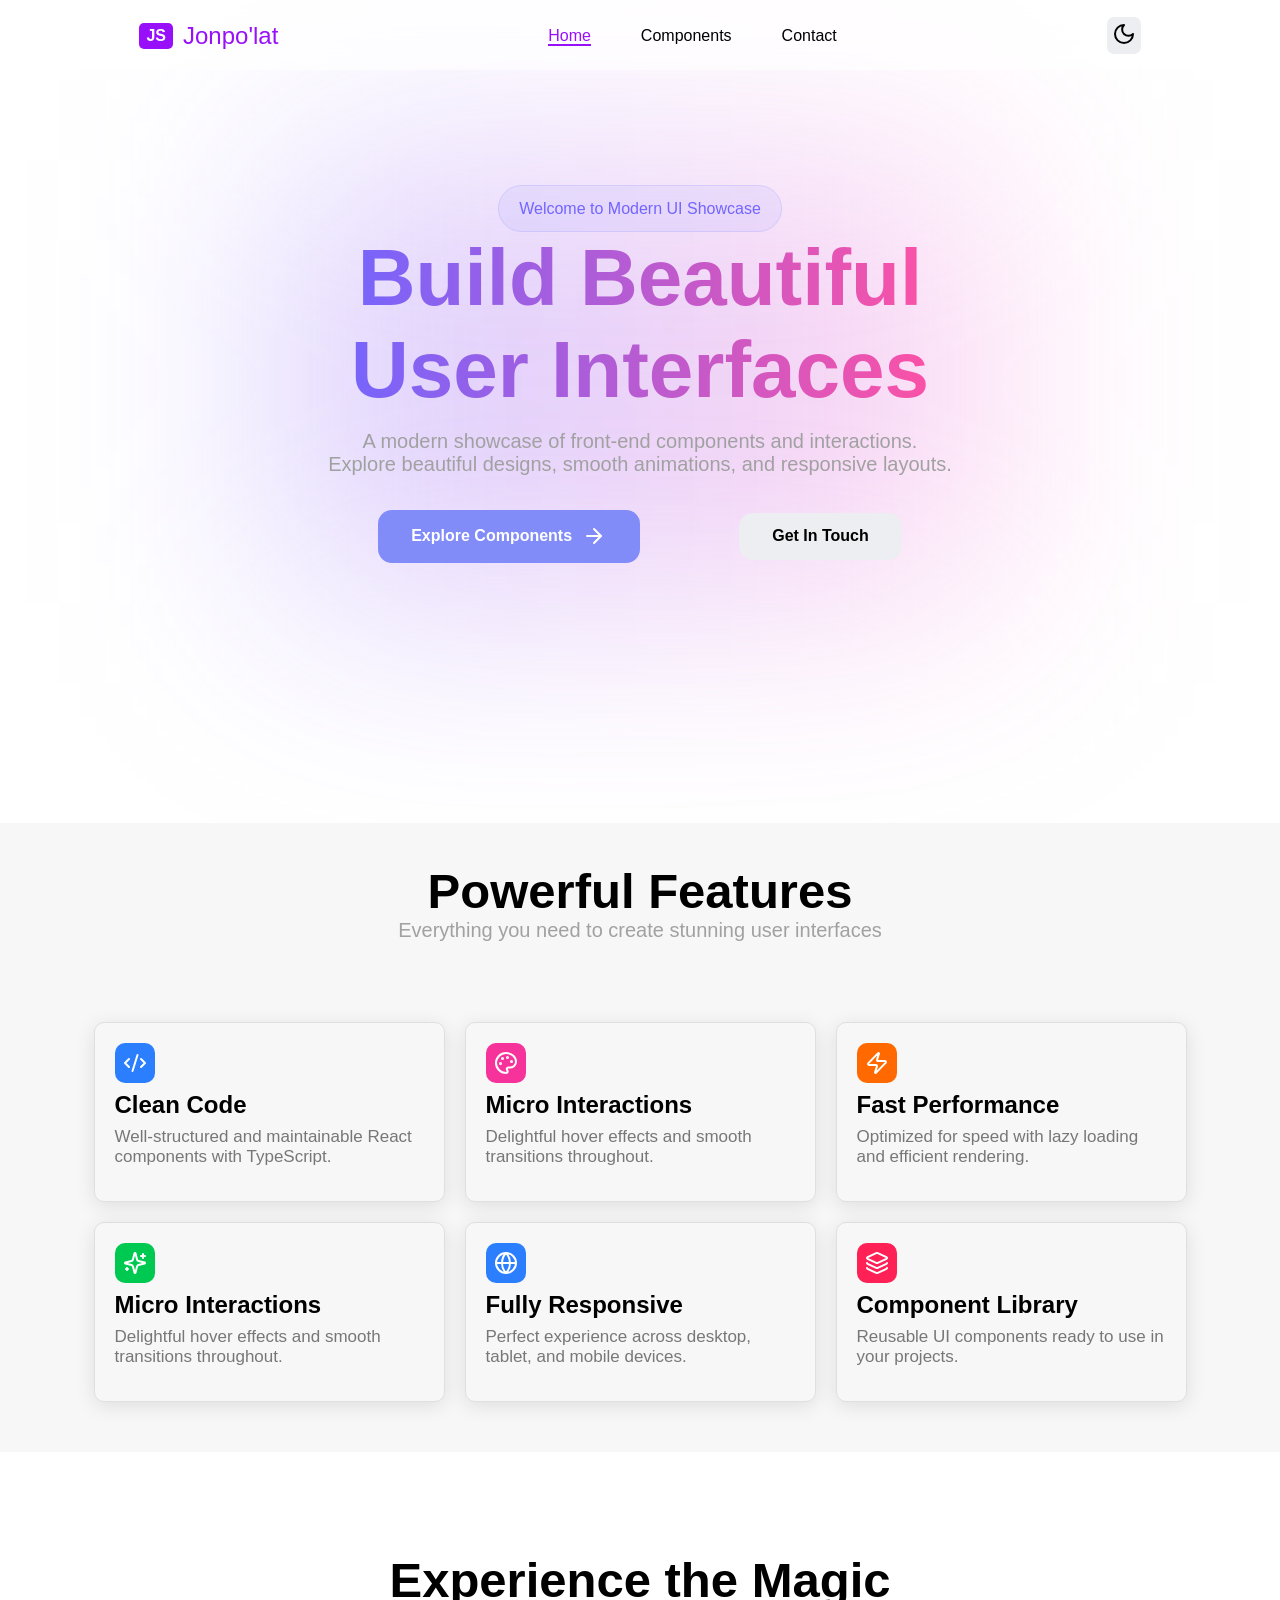
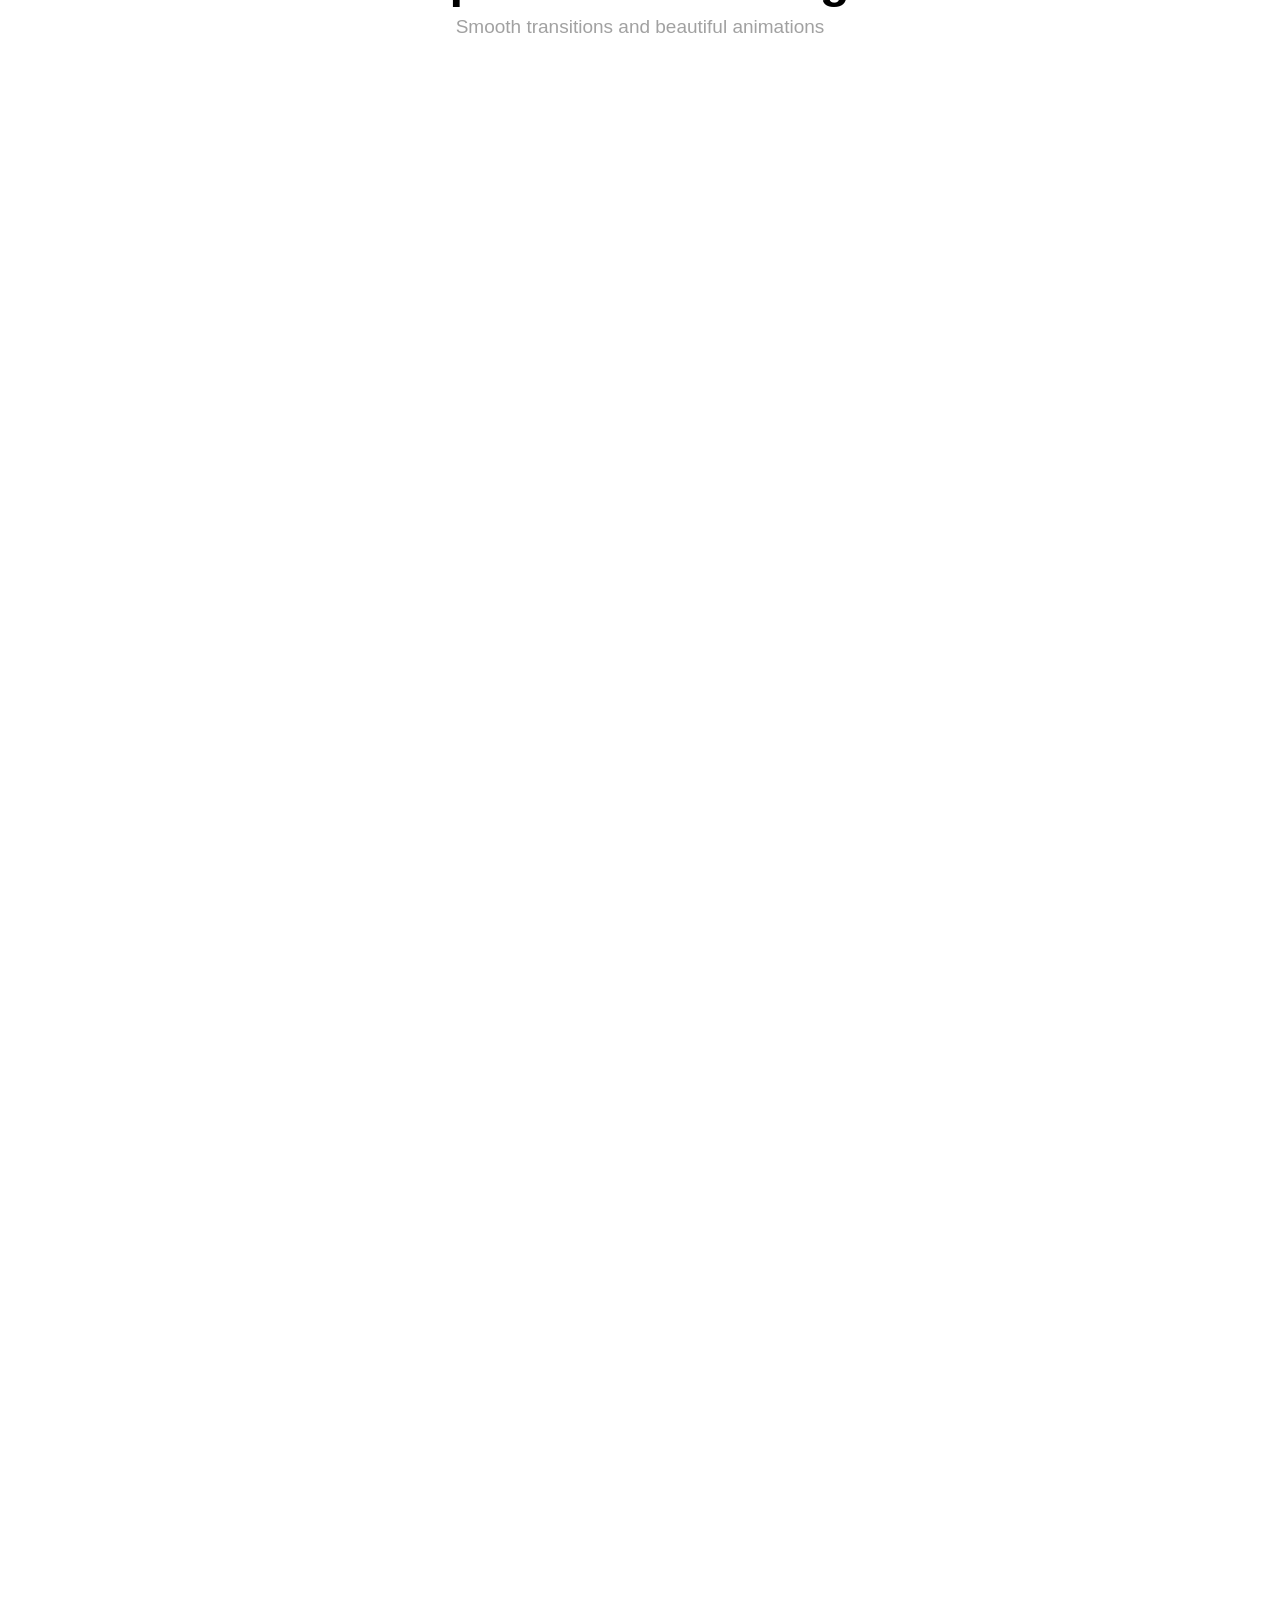
==== commit c38d2ebe: "carusel section starts" ====
--- a/index.html
+++ b/index.html
@@ -219,6 +219,20 @@
         </section>
         <!-- /Features -->
 
+        <!-- Carusel -->
+        <section id="coruel">
+            <div class="container">
+                <div class="carusel-content">
+                    <h1>Experience the Magic</h1>
+                    <p>Smooth transitions and beautiful animations</p>
+                </div>
+
+                
+            </div>
+        </section>
+        <!-- /Carusel -->
+
+
         <!-- UP BUTTON -->
         <div class="up-wrapper">
             <button type="button" class="up-button"><svg xmlns="http://www.w3.org/2000/svg" width="24" height="24"
--- a/assets/css/style.css
+++ b/assets/css/style.css
@@ -93,6 +93,7 @@
     Segoe UI,
     sans-serif;
   background-color: var(--bg-color);
+  height: 400vh;
 }
 
 .d-flex {
@@ -446,6 +447,32 @@
   color: oklch(56.926% 0.00006 271.152);
   font-size: 17px;
 }
+/* /FEATURES */
+
+/* CORUSEL */
+#coruel {
+  margin-top: 100px;
+  margin-bottom: 100px;
+}
+.carusel-content {
+  text-align: center;
+  margin-bottom: 50px;
+}
+.carusel-content h1 {
+  color: var(--text-color);
+  font-size: 49px;
+}
+.carusel-content p {
+  color: var(--muted-foreground);
+  font-size: 19px;
+  padding-top: 8px;
+}
+
+
+
+
+/* /CORUSEL */
+
 /* ===================== */
 /* Large tablets */
 /* ===================== */
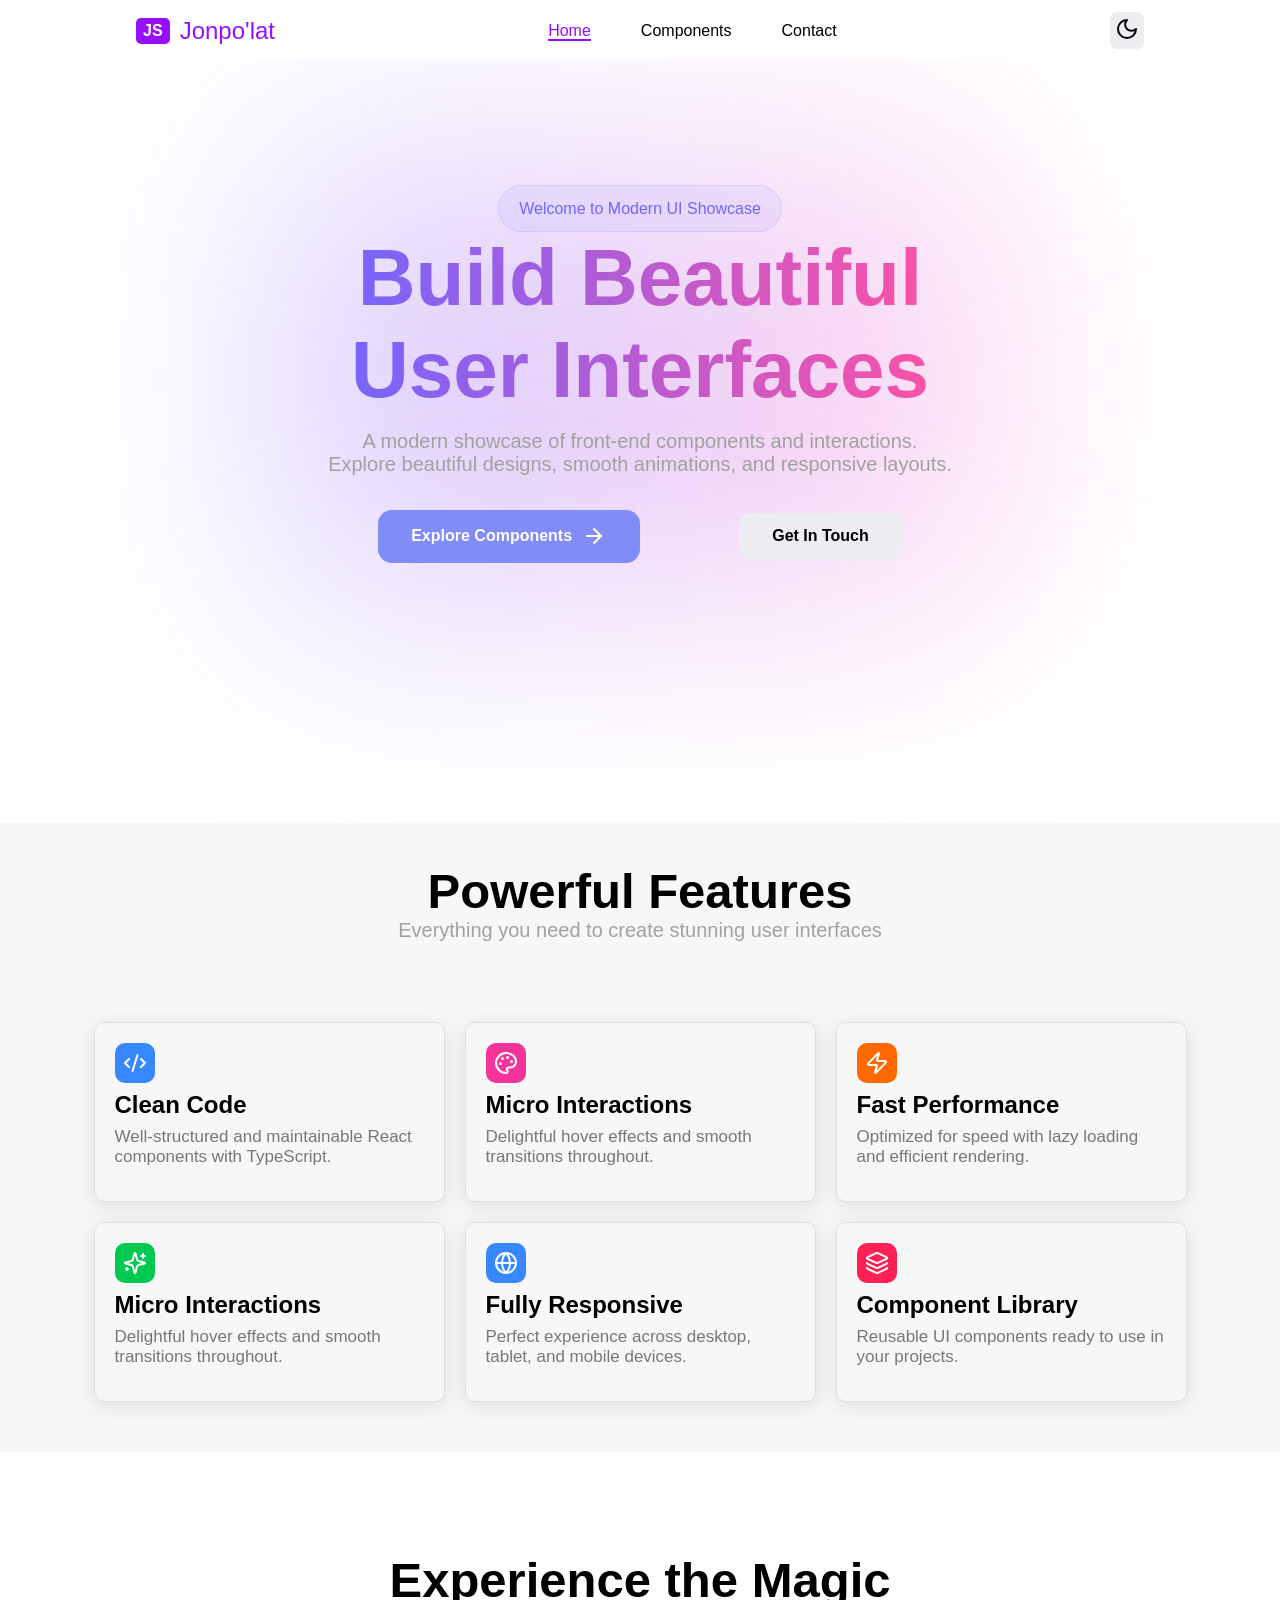
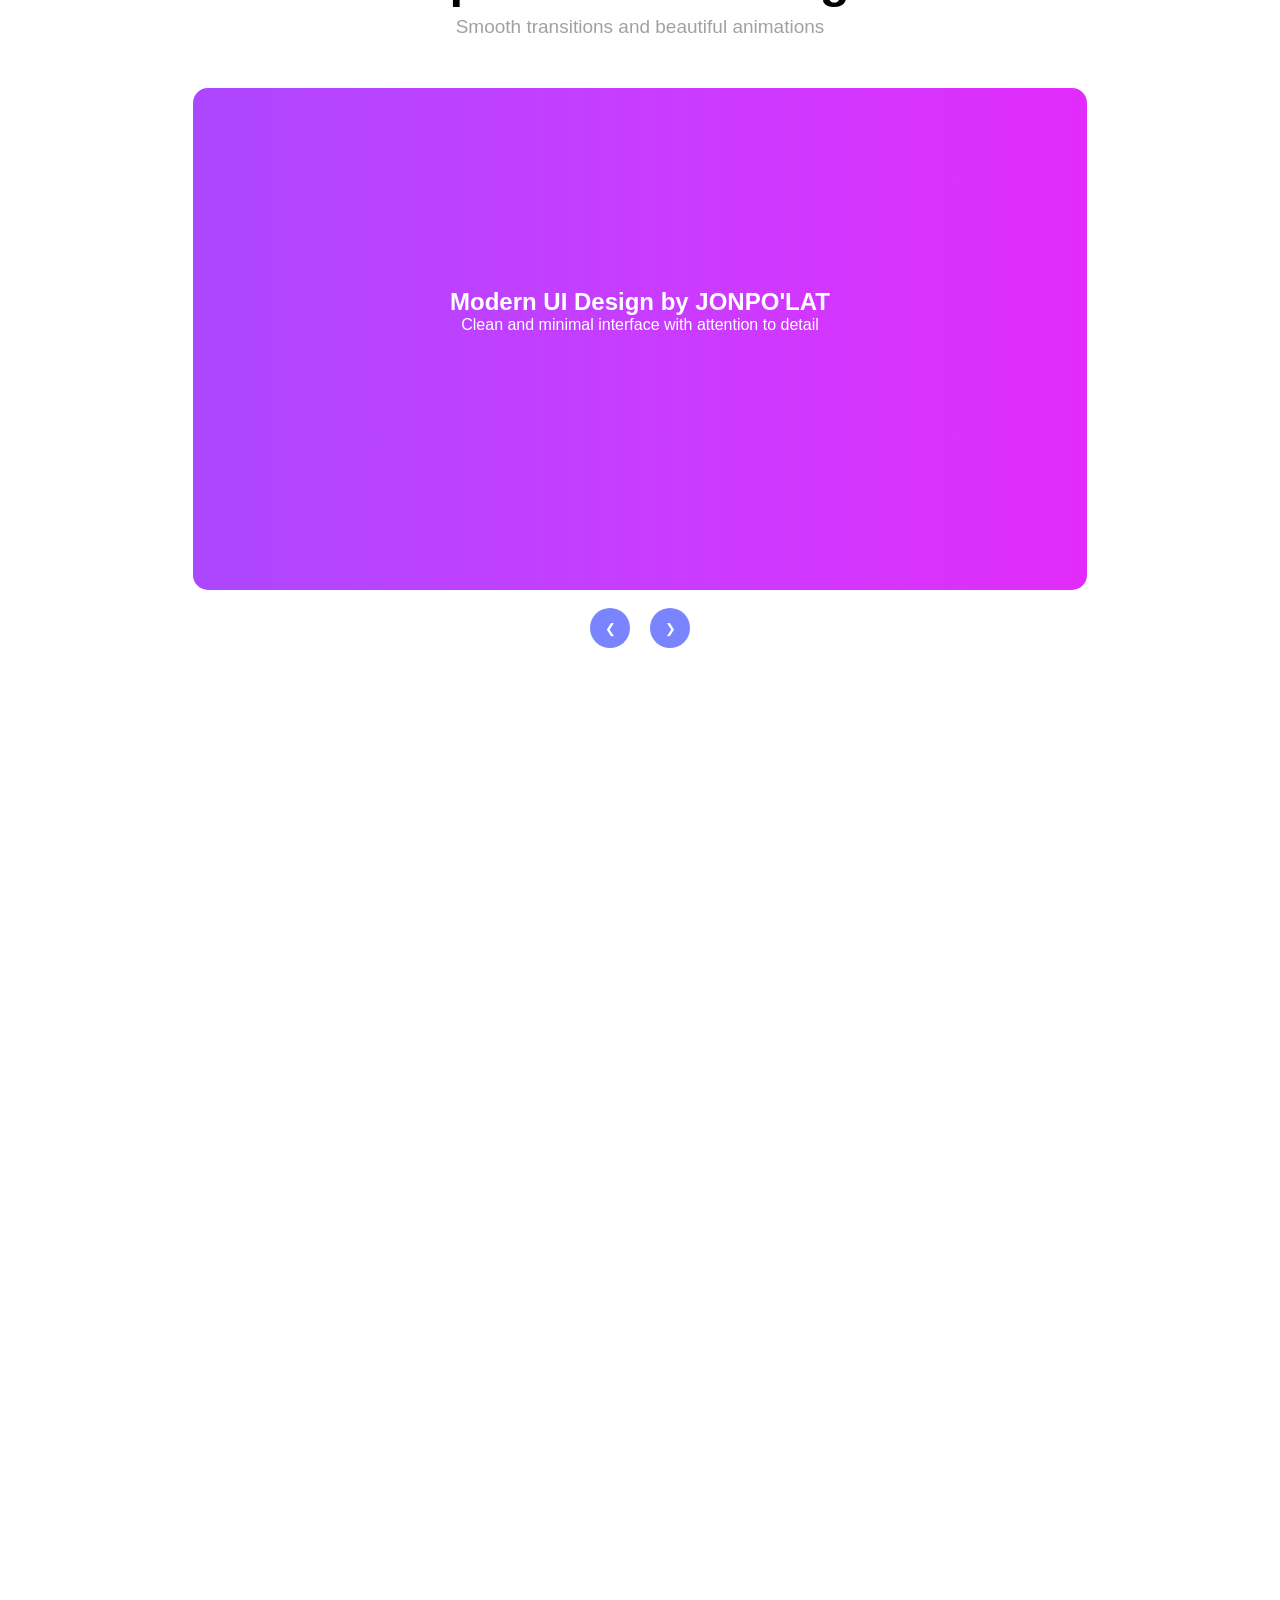
==== commit de3eeaaa: "Merge pull request #1 from Jonpolattt/carousel-fix carusel end" ====
--- a/index.html
+++ b/index.html
@@ -61,7 +61,7 @@
                 </div>
             </div>
             <div class="nav-menu">
-                <p class="nav-menu__active">Home</p>
+                <p class="nav-menu_a">Home</p>
                 <p>Components</p>
                 <p>Contact</p>
             </div>
@@ -227,7 +227,45 @@
                     <p>Smooth transitions and beautiful animations</p>
                 </div>
 
-                
+                <div class="carusel-center">
+                    <div class="carousel">
+                        <div class="carousel-track-container">
+                            <div class="carousel-track">
+                                <!-- Slide1 -->
+                                <div class="slide slide1">
+                                    <div class="slide-content">
+                                        <h1>Modern UI Design by JONPO'LAT</h1>
+                                        <p>Clean and minimal interface with attention to detail</p>
+                                    </div>
+
+                                </div>
+                                <!-- Slide2 -->
+                                <div class="slide slide2">
+                                    <div class="slide-content">
+                                        <h1>Smooth Animations</h1>
+                                        <p>Delightful micro-interactions throughout the experience</p>
+                                    </div>
+
+                                </div>
+                                <!-- Slide3 -->
+                                <div class="slide slide3">
+                                    <div class="slide-content">
+                                        <h1>Dark Mode Support</h1>
+                                        <p>Beautiful themes for every preference</p>
+                                    </div>
+
+                                </div>
+                            </div>
+
+                        </div>
+                    </div>
+                </div>
+                <div class="carusel-btns">
+                    <button class="prev" type="button">&#10094;</button>
+                    <button class="next" type="button">&#10095;</button>
+                </div>
+
+
             </div>
         </section>
         <!-- /Carusel -->
--- a/assets/css/style.css
+++ b/assets/css/style.css
@@ -47,7 +47,7 @@
   --color-green-500: oklch(72.3% 0.219 149.579);
   --color-emerald-500: oklch(69.6% 0.17 162.48);
   --color-cyan-500: oklch(71.5% 0.143 215.221);
-  --color-blue-500: oklch(62.3% 0.214 259.815);
+  --color-blue-500: oklch(63.833% 0.19498 258.769);
   --color-indigo-500: oklch(58.5% 0.233 277.117);
   --color-violet-500: oklch(60.6% 0.25 292.717);
   --color-purple-500: oklch(62.7% 0.265 303.9);
@@ -146,13 +146,13 @@
   right: 0;
   top: 0;
   background-color: var(--bg-color);
-  padding: 17px;
+  padding: 12px;
   background: var(--bg-nav);
   -webkit-backdrop-filter: blur(15px);
   backdrop-filter: blur(15px);
   transition: all 0.5s;
   z-index: 99999;
-  height: 70px;
+  /* height: 70px; */
 }
 .fix {
   box-shadow: var(--box-shadow);
@@ -222,20 +222,20 @@
   transition: 0.3s;
 }
 .nav-menu {
-  padding: 0px;
+  padding: 18px;
   /* transition: all 0.2s; */
-  opacity: 0;
   height: 0;
+  display: none;
+}
+.nav-menu__active {
+  display: block;
+  height: 100%;
 }
 .burger-btn {
   background-color: var(--btn-bg-color) !important;
   margin-left: 14px;
 }
-.active {
-  opacity: 1;
-  padding: 18px;
-  height: 100%;
-}
+
 .nav-menu p {
   padding: 10px;
   /* background-color: var(--primary); */
@@ -245,7 +245,7 @@
   border-radius: 10px;
   transition: all 0.5s;
 }
-.nav-menu__active {
+.nav-menu_a {
   background-color: var(--primary) !important;
 }
 
@@ -467,9 +467,77 @@
   font-size: 19px;
   padding-top: 8px;
 }
-
-
-
+.carusel-center {
+  display: flex;
+  align-items: center;
+  justify-content: center;
+}
+
+/*  */
+.carousel {
+  position: relative;
+  margin: auto;
+  width: 894.4px;
+  overflow: hidden;
+}
+
+.carousel-track-container {
+  overflow: hidden;
+}
+.carousel-track {
+  display: flex;
+  transition: transform 0.7s ease;
+}
+
+/* slide styles */
+.slide {
+  text-align: center;
+  color: white;
+  min-width: 100%;
+  height: 502.4px;
+  border-radius: 15px;
+}
+.slide-content {
+  padding-top: 200px;
+  width: 100%;
+  display: block;
+}
+.slide1 {
+  background: linear-gradient(
+    90deg,
+    var(--color-purple-500),
+    var(--color-fuchsia-500)
+  );
+}
+.slide2 {
+  background: linear-gradient(
+    90deg,
+    var(--color-blue-500),
+    var(--color-indigo-500)
+  );
+}
+.slide3 {
+  background: linear-gradient(
+    90deg,
+    var(--color-red-500),
+    var(--color-pink-500)
+  );
+}
+.carusel-btns {
+  display: flex;
+  align-items: center;
+  justify-content: center;
+}
+.carusel-btns button {
+  margin: 18px 10px;
+  background-color: #7b84ff;
+  color: white;
+  border: none;
+  outline: none;
+  width: 40px;
+  height: 40px;
+  border-radius: 50%;
+}
 
 /* /CORUSEL */
 
@@ -530,13 +598,10 @@
   .burger {
     display: flex;
   }
-  header {
-    height: 80px;
-  }
-
-  nav {
+
+  /* nav {
     padding: 12px;
-  }
+  } */
 
   .nav ul {
     display: none; /* меню скрываем */
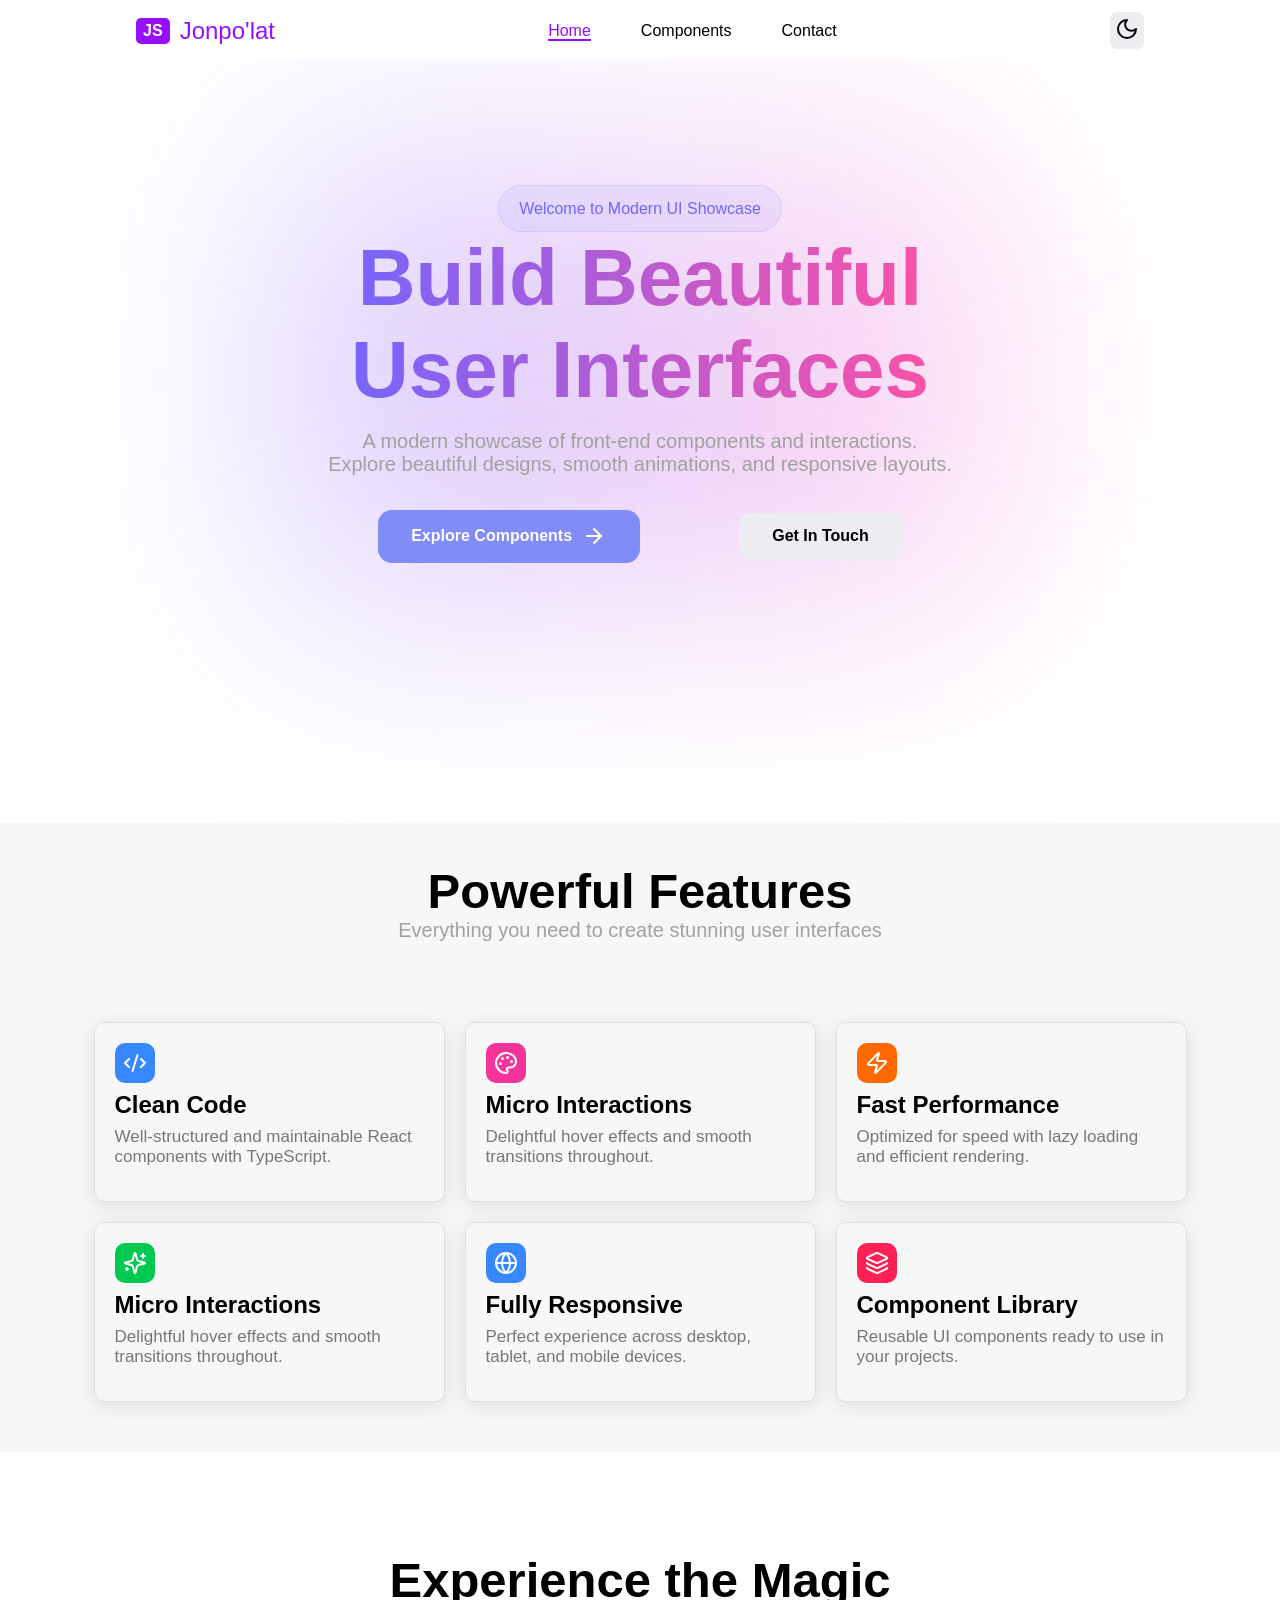
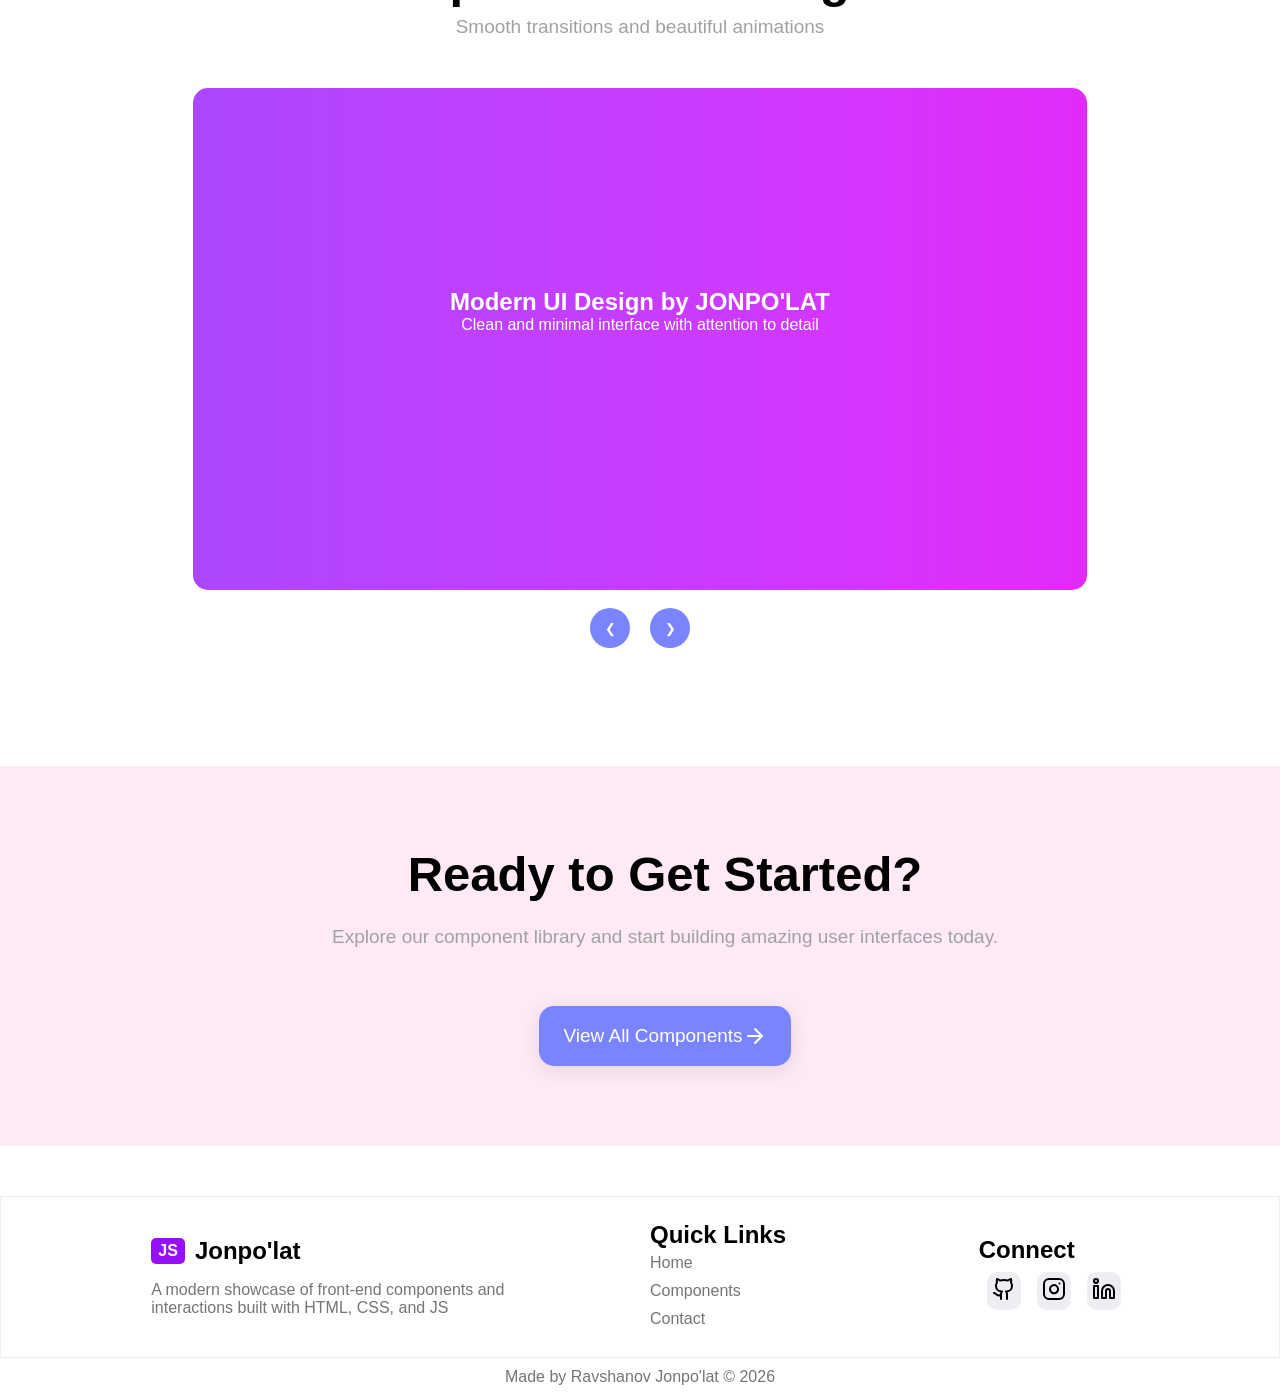
==== commit 8250f8ee: "components" ====
--- a/index.html
+++ b/index.html
@@ -13,6 +13,12 @@
 </head>
 
 <body>
+    <!-- LOADER -->
+    <div class="loader-wrapper">
+        <span class="loader"></span>
+    </div>
+    <!-- / LOADER -->
+
     <!-- HEADER -->
     <header>
         <nav class="nav">
@@ -22,31 +28,12 @@
                     <h2>Jonpo'lat</h2>
                 </div>
                 <ul class="d-flex navigator">
-                    <li><a href="#" class="nav_active">Home</a></li>
-                    <li><a href="#">Components</a></li>
-                    <li><a href="#">Contact</a></li>
+                    <li><a href="index.html" class="nav_active">Home</a></li>
+                    <li><a href="./htmls/components.html">Components</a></li>
+                    <li><a href="./htmls/contact.html">Contact</a></li>
                 </ul>
                 <div class="d-flex">
-                    <button type="button" class="darkMode-btn">
-                        <svg xmlns="http://www.w3.org/2000/svg" width="24" height="24" viewBox="0 0 24 24" fill="none"
-                            stroke="currentColor" stroke-width="2" stroke-linecap="round" stroke-linejoin="round"
-                            class="lucide lucide-moon w-5 h-5">
-                            <path d="M12 3a6 6 0 0 0 9 9 9 9 0 1 1-9-9Z"></path>
-                        </svg>
-                        <!-- <svg xmlns="http://www.w3.org/2000/svg" width="24" height="24" viewBox="0 0 24 24" fill="none"
-                        stroke="currentColor" stroke-width="2" stroke-linecap="round" stroke-linejoin="round"
-                        class="lucide lucide-sun w-5 h-5">
-                        <circle cx="12" cy="12" r="4"></circle>
-                        <path d="M12 2v2"></path>
-                        <path d="M12 20v2"></path>
-                        <path d="m4.93 4.93 1.41 1.41"></path>
-                        <path d="m17.66 17.66 1.41 1.41"></path>
-                        <path d="M2 12h2"></path>
-                        <path d="M20 12h2"></path>
-                        <path d="m6.34 17.66-1.41 1.41"></path>
-                        <path d="m19.07 4.93-1.41 1.41"></path>
-                    </svg> -->
-                    </button>
+                    <button type="button" class="darkMode-btn"></button>
                     <div class="burger">
                         <button type="button" class="burger-btn">
                             <svg xmlns="http://www.w3.org/2000/svg" width="24" height="24" viewBox="0 0 24 24"
@@ -61,15 +48,17 @@
                 </div>
             </div>
             <div class="nav-menu">
-                <p class="nav-menu_a">Home</p>
-                <p>Components</p>
-                <p>Contact</p>
+                <p class="nav-menu_a">
+                    <a href="index.html">Home</a>
+                </p>
+                <p><a href="./htmls/components.html">Components</a></p>
+                <p><a href="./htmls/contact.html">Contact</a></p>
             </div>
         </nav>
     </header>
-    <!--/ HEADER -->
-
-
+    <!-- / HEADER -->
+
+    <!-- MAIN -->
     <main>
         <!-- HOME SECTION -->
         <section id="home">
@@ -86,17 +75,24 @@
                             animations, and responsive layouts.
                         </p>
                         <div class="d-flex">
-                            <button type="button" class="btn-pur">
-                                <span style="margin-right: 10px;">Explore Components</span>
-                                <svg xmlns="http://www.w3.org/2000/svg" width="24" height="24" viewBox="0 0 24 24"
-                                    fill="none" stroke="currentColor" stroke-width="2" stroke-linecap="round"
-                                    stroke-linejoin="round"
-                                    class="lucide lucide-arrow-right ml-2 w-5 h-5 group-hover:translate-x-1 transition-transform">
-                                    <path d="M5 12h14"></path>
-                                    <path d="m12 5 7 7-7 7"></path>
-                                </svg>
-                            </button>
-                            <button type="button" class="btn-pramiry">Get In Touch</button>
+                            <a href="./htmls/components.html">
+                                <button type="button" class="btn-pur">
+                                    <span style="margin-right: 10px;">Explore Components</span>
+                                    <svg xmlns="http://www.w3.org/2000/svg" width="24" height="24" viewBox="0 0 24 24"
+                                        fill="none" stroke="currentColor" stroke-width="2" stroke-linecap="round"
+                                        stroke-linejoin="round"
+                                        class="lucide lucide-arrow-right ml-2 w-5 h-5 group-hover:translate-x-1 transition-transform">
+                                        <path d="M5 12h14"></path>
+                                        <path d="m12 5 7 7-7 7"></path>
+                                    </svg>
+                                </button>
+                            </a>
+
+                            <a href="./htmls/contact.html">
+                                <button type="button" class="btn-pramiry">Get In Touch</button>
+                            </a>
+
+
                         </div>
                     </div>
 
@@ -270,20 +266,113 @@
         </section>
         <!-- /Carusel -->
 
-
-        <!-- UP BUTTON -->
-        <div class="up-wrapper">
-            <button type="button" class="up-button"><svg xmlns="http://www.w3.org/2000/svg" width="24" height="24"
-                    viewBox="0 0 24 24" fill="none" stroke="currentColor" stroke-width="2" stroke-linecap="round"
-                    stroke-linejoin="round" class="lucide lucide-arrow-up w-6 h-6">
-                    <path d="m5 12 7-7 7 7"></path>
-                    <path d="M12 19V5"></path>
-                </svg>
-            </button>
-
+        <!-- Components -->
+        <section id="components">
+            <div class="components">
+                <div class="container">
+                    <h1>Ready to Get Started?</h1>
+                    <p>Explore our component library and start building amazing user interfaces today.</p>
+                    <button type="button">
+                        <a href="#">
+                            View All Components
+                            <svg xmlns="http://www.w3.org/2000/svg" width="24" height="24" viewBox="0 0 24 24"
+                                fill="none" stroke="currentColor" stroke-width="2" stroke-linecap="round"
+                                stroke-linejoin="round"
+                                class="lucide lucide-arrow-right ml-2 w-5 h-5 group-hover:translate-x-1 transition-transform">
+                                <path d="M5 12h14"></path>
+                                <path d="m12 5 7 7-7 7"></path>
+                            </svg>
+                        </a>
+                    </button>
+                </div>
+            </div>
+        </section>
+    </main>
+    <!-- / MAIN -->
+
+    <!-- footer -->
+    <footer>
+        <div class="foot">
+            <div class="container">
+                <div class="d-flex">
+                    <div class="footer-titles">
+                        <div>
+                            <span>JS</span>
+                            <h2>Jonpo'lat</h2>
+                        </div>
+                        <p>A modern showcase of front-end components and interactions built with HTML, CSS, and
+                            JS
+                        </p>
+                    </div>
+
+                    <div class="footer-links">
+                        <h2>Quick Links</h2>
+                        <ul>
+                            <li><a href="index.html">Home</a></li>
+                            <li><a href="./htmls/components.html">Components</a></li>
+                            <li><a href="./htmls/contact.html">Contact</a></li>
+                        </ul>
+                    </div>
+
+                    <div class="footer-connect">
+                        <h2>Connect</h2>
+                        <div class="d-flex">
+                            <a href="https://github.com/Jonpolattt">
+                                <svg xmlns="http://www.w3.org/2000/svg" width="24" height="24" viewBox="0 0 24 24"
+                                    fill="none" stroke="currentColor" stroke-width="2" stroke-linecap="round"
+                                    stroke-linejoin="round" class="lucide lucide-github w-5 h-5">
+                                    <path
+                                        d="M15 22v-4a4.8 4.8 0 0 0-1-3.5c3 0 6-2 6-5.5.08-1.25-.27-2.48-1-3.5.28-1.15.28-2.35 0-3.5 0 0-1 0-3 1.5-2.64-.5-5.36-.5-8 0C6 2 5 2 5 2c-.3 1.15-.3 2.35 0 3.5A5.403 5.403 0 0 0 4 9c0 3.5 3 5.5 6 5.5-.39.49-.68 1.05-.85 1.65-.17.6-.22 1.23-.15 1.85v4">
+                                    </path>
+                                    <path d="M9 18c-4.51 2-5-2-7-2"></path>
+                                </svg>
+                            </a>
+                            <a href="https://www.instagram.com/ravshanovv.jonpolat/">
+                                <svg xmlns="http://www.w3.org/2000/svg" width="24" height="24" viewBox="0 0 24 24"
+                                    fill="none" stroke="currentColor" stroke-width="2" stroke-linecap="round"
+                                    stroke-linejoin="round" class="lucide lucide-instagram w-5 h-5">
+                                    <rect x="2" y="2" width="20" height="20" rx="5" ry="5"></rect>
+                                    <path d="M16 11.37a4 4 0 1 1-7.94 1.63 4 4 0 0 1 7.94-1.63z"></path>
+                                    <line x1="17.5" y1="6.5" x2="17.5" y2="6.5"></line>
+                                </svg>
+                            </a>
+                            <a href="">
+                                <svg xmlns="http://www.w3.org/2000/svg" width="24" height="24" viewBox="0 0 24 24"
+                                    fill="none" stroke="currentColor" stroke-width="2" stroke-linecap="round"
+                                    stroke-linejoin="round" class="lucide lucide-linkedin w-5 h-5">
+                                    <path
+                                        d="M16 8a6 6 0 0 1 6 6v7h-4v-7a2 2 0 0 0-2-2 2 2 0 0 0-2 2v7h-4v-7a6 6 0 0 1 6-6z">
+                                    </path>
+                                    <rect width="4" height="12" x="2" y="9"></rect>
+                                    <circle cx="4" cy="4" r="2"></circle>
+                                </svg>
+                            </a>
+                        </div>
+                    </div>
+                </div>
+            </div>
         </div>
-        <!-- /UP BUTTON -->
-    </main>
+
+        <div class="foo-bottom">
+            Made by Ravshanov Jonpo'lat © 2026
+        </div>
+
+    </footer>
+    <!-- / footer -->
+
+    <!-- UP BUTTON -->
+    <div class="up-wrapper">
+        <button type="button" class="up-button">
+            <svg xmlns="http://www.w3.org/2000/svg" width="24" height="24" viewBox="0 0 24 24" fill="none"
+                stroke="currentColor" stroke-width="2" stroke-linecap="round" stroke-linejoin="round"
+                class="lucide lucide-arrow-up w-6 h-6">
+                <path d="m5 12 7-7 7 7"></path>
+                <path d="M12 19V5"></path>
+            </svg>
+        </button>
+
+    </div>
+    <!-- /UP BUTTON -->
 
 
 
--- a/assets/css/style.css
+++ b/assets/css/style.css
@@ -93,7 +93,6 @@
     Segoe UI,
     sans-serif;
   background-color: var(--bg-color);
-  height: 400vh;
 }
 
 .d-flex {
@@ -105,6 +104,49 @@
 .container {
   margin: 0 auto;
   width: 1170px;
+}
+/* loader */
+/* .loader-wrapper {
+  width: 100%;
+  height: 100vh;
+  display: flex;
+  justify-content: center;
+  align-items: center;
+  position: fixed;
+  background-color: var(--bg-color);
+  left: 0;
+  right: 0;
+  top: 0;
+  bottom: 0;
+  z-index: 999999;
+  transition: opacity 0.5s;
+}
+.loader {
+  width: 48px;
+  height: 48px;
+  display: inline-block;
+  border-radius: 10px;
+  box-sizing: border-box;
+  animation: rotation 1s linear infinite;
+  background: linear-gradient(
+    90deg,
+    var(--color-purple-500),
+    var(--color-fuchsia-500)
+  );
+}
+.loading {
+  overflow: hidden;
+} */
+@keyframes rotation {
+  0% {
+    transform: rotate(0deg);
+  }
+  50% {
+    transform: rotate(180deg);
+  }
+  100% {
+    transform: rotate(360deg);
+  }
 }
 
 /* Up dtn */
@@ -112,7 +154,7 @@
   position: fixed;
   right: 30px;
   bottom: 30px;
-  opacity: 0;
+  display: none;
   pointer-events: none;
   transition: 0.3s;
 }
@@ -132,7 +174,7 @@
   transform: scale(110%);
 }
 .up-wrapper.show {
-  opacity: 1;
+  display: block;
   pointer-events: auto;
 }
 
@@ -244,6 +286,9 @@
   background-color: var(--btn-bg-color);
   border-radius: 10px;
   transition: all 0.5s;
+}
+.nav-menu p a {
+  color: var(--text-color) !important;
 }
 .nav-menu_a {
   background-color: var(--primary) !important;
@@ -538,8 +583,110 @@
   height: 40px;
   border-radius: 50%;
 }
-
 /* /CORUSEL */
+
+/* COMPONENTS */
+.components {
+  padding: 80px;
+  text-align: center;
+  background-color: color-mix(in oklab, var(--color-pink-500) 10%, transparent);
+}
+.components h1 {
+  font-size: 49px;
+  color: var(--text-color);
+}
+.components p {
+  color: var(--muted-foreground);
+  font-size: 19px;
+  padding: 24px 0px;
+}
+.components button {
+  box-shadow: var(--card-box-shadow);
+  border: none;
+  outline: none;
+  padding: 18px 24px;
+  font-size: 19px;
+  border-radius: 15px;
+  background-color: #7b84ff;
+  transition: all 0.3s;
+  margin-top: 34px;
+}
+.components button a {
+  color: white;
+  display: flex;
+  align-items: center;
+}
+.components button:hover {
+  transform: scale(105%);
+}
+/* /COMPONENTS */
+
+/* FOOTER */
+footer {
+  margin-top: 50px;
+}
+.foot {
+  border: 1px solid var(--btn-bg-color);
+  padding: 24px;
+}
+.footer-titles {
+  width: 33%;
+}
+.footer-titles div {
+  display: flex;
+  align-items: center;
+}
+.footer-titles span {
+  color: white;
+  background-color: var(--color-purple-600);
+  padding: 4px 7px;
+  font-weight: bold;
+  border-radius: 5px;
+  margin-right: 10px;
+  cursor: pointer;
+  transition: all 0.3s ease-in-out;
+}
+.footer-titles h2 {
+  color: var(--text-color);
+}
+.footer-titles p {
+  padding-top: 16px;
+  color: oklch(56.241% 0.00006 271.152);
+}
+
+.footer-links {
+  margin-left: -80px;
+}
+.footer-links h2 {
+  color: var(--text-color);
+}
+.footer-links ul {
+  line-height: 28px;
+}
+.footer-links ul li a {
+  color: oklch(56.241% 0.00006 271.152);
+  transition: all 0.3s;
+}
+.footer-links ul li a:hover {
+  color: var(--primary);
+}
+
+.footer-connect h2 {
+  color: var(--text-color);
+}
+.footer-connect a {
+  background-color: var(--btn-bg-color);
+  color: var(--text-color);
+  border-radius: 10px;
+  margin: 8px;
+  padding: 5px;
+  display: inline-block !important;
+}
+.foo-bottom {
+  padding: 10px;
+  color: oklch(56.241% 0.00006 271.152);
+  text-align: center;
+}
 
 /* ===================== */
 /* Large tablets */
@@ -549,6 +696,9 @@
   .container {
     width: 95%;
   }
+  .carousel {
+    width: 90%;
+  }
 }
 
 /* ===================== */
@@ -587,6 +737,52 @@
   /* FEATURES */
   .card {
     width: 45%;
+  }
+
+  /* CARUSEL */
+  .carousel {
+    width: 100%;
+  }
+
+  .slide {
+    height: 400px;
+    border-radius: 10px;
+  }
+
+  .slide-content {
+    padding-top: 150px;
+  }
+
+  .carusel-content h1 {
+    font-size: 36px;
+  }
+
+  .carusel-content p {
+    font-size: 16px;
+  }
+
+  .carusel-btns button {
+    width: 35px;
+    height: 35px;
+    margin: 14px 8px;
+  }
+
+  /* COMPONENTS */
+  .components {
+    padding: 60px 40px;
+  }
+
+  .components h1 {
+    font-size: 36px;
+  }
+
+  .components p {
+    font-size: 17px;
+  }
+
+  .components button {
+    font-size: 17px;
+    padding: 16px 22px;
   }
 }
 
@@ -643,6 +839,105 @@
   .features-content p {
     font-size: 16px;
   }
+
+  /* CARUSEL */
+  .carousel {
+    width: 100%;
+  }
+
+  .slide {
+    height: 300px;
+    border-radius: 8px;
+  }
+
+  .slide-content {
+    padding-top: 100px;
+  }
+
+  .carusel-content h1 {
+    font-size: 28px;
+  }
+
+  .carusel-content p {
+    font-size: 14px;
+  }
+
+  .carusel-btns button {
+    width: 30px;
+    height: 30px;
+    margin: 10px 5px;
+    font-size: 18px;
+  }
+
+  /* COMPONENTS */
+  .components {
+    padding: 60px 30px;
+  }
+
+  .components h1 {
+    font-size: 34px;
+  }
+
+  .components p {
+    font-size: 17px;
+    padding: 20px 0;
+  }
+
+  .components button {
+    font-size: 17px;
+    padding: 16px 22px;
+  }
+
+  .components button a {
+    justify-content: center;
+  }
+
+  .components svg {
+    width: 20px;
+    height: 20px;
+  }
+
+  /* FOOTER */
+  .foot .d-flex {
+    flex-direction: column;
+    gap: 28px;
+    align-items: flex-start;
+  }
+
+  .footer-titles {
+    width: 100%;
+    text-align: start;
+  }
+
+  .footer-titles div {
+    justify-content: flex-start;
+  }
+
+  .footer-links {
+    margin-left: 0;
+    text-align: start;
+  }
+
+  .footer-connect {
+    text-align: start;
+    width: 100%;
+  }
+
+  .footer-connect .d-flex {
+    display: flex !important;
+    flex-direction: row !important;
+    gap: 0px;
+    justify-content: start;
+  }
+
+  .footer-connect a {
+    padding: 8px;
+  }
+
+  .foo-bottom {
+    text-align: center;
+    font-size: 14px;
+  }
 }
 
 /* ===================== */
@@ -680,4 +975,28 @@
   .card p {
     font-size: 15px;
   }
-}
+
+  /* CARUSEL */
+  .slide {
+    height: 250px;
+  }
+
+  .slide-content {
+    padding-top: 80px;
+  }
+
+  .carusel-content h1 {
+    font-size: 22px;
+  }
+
+  .carusel-content p {
+    font-size: 12px;
+  }
+
+  .carusel-btns button {
+    width: 25px;
+    height: 25px;
+    font-size: 16px;
+    margin: 8px 4px;
+  }
+}
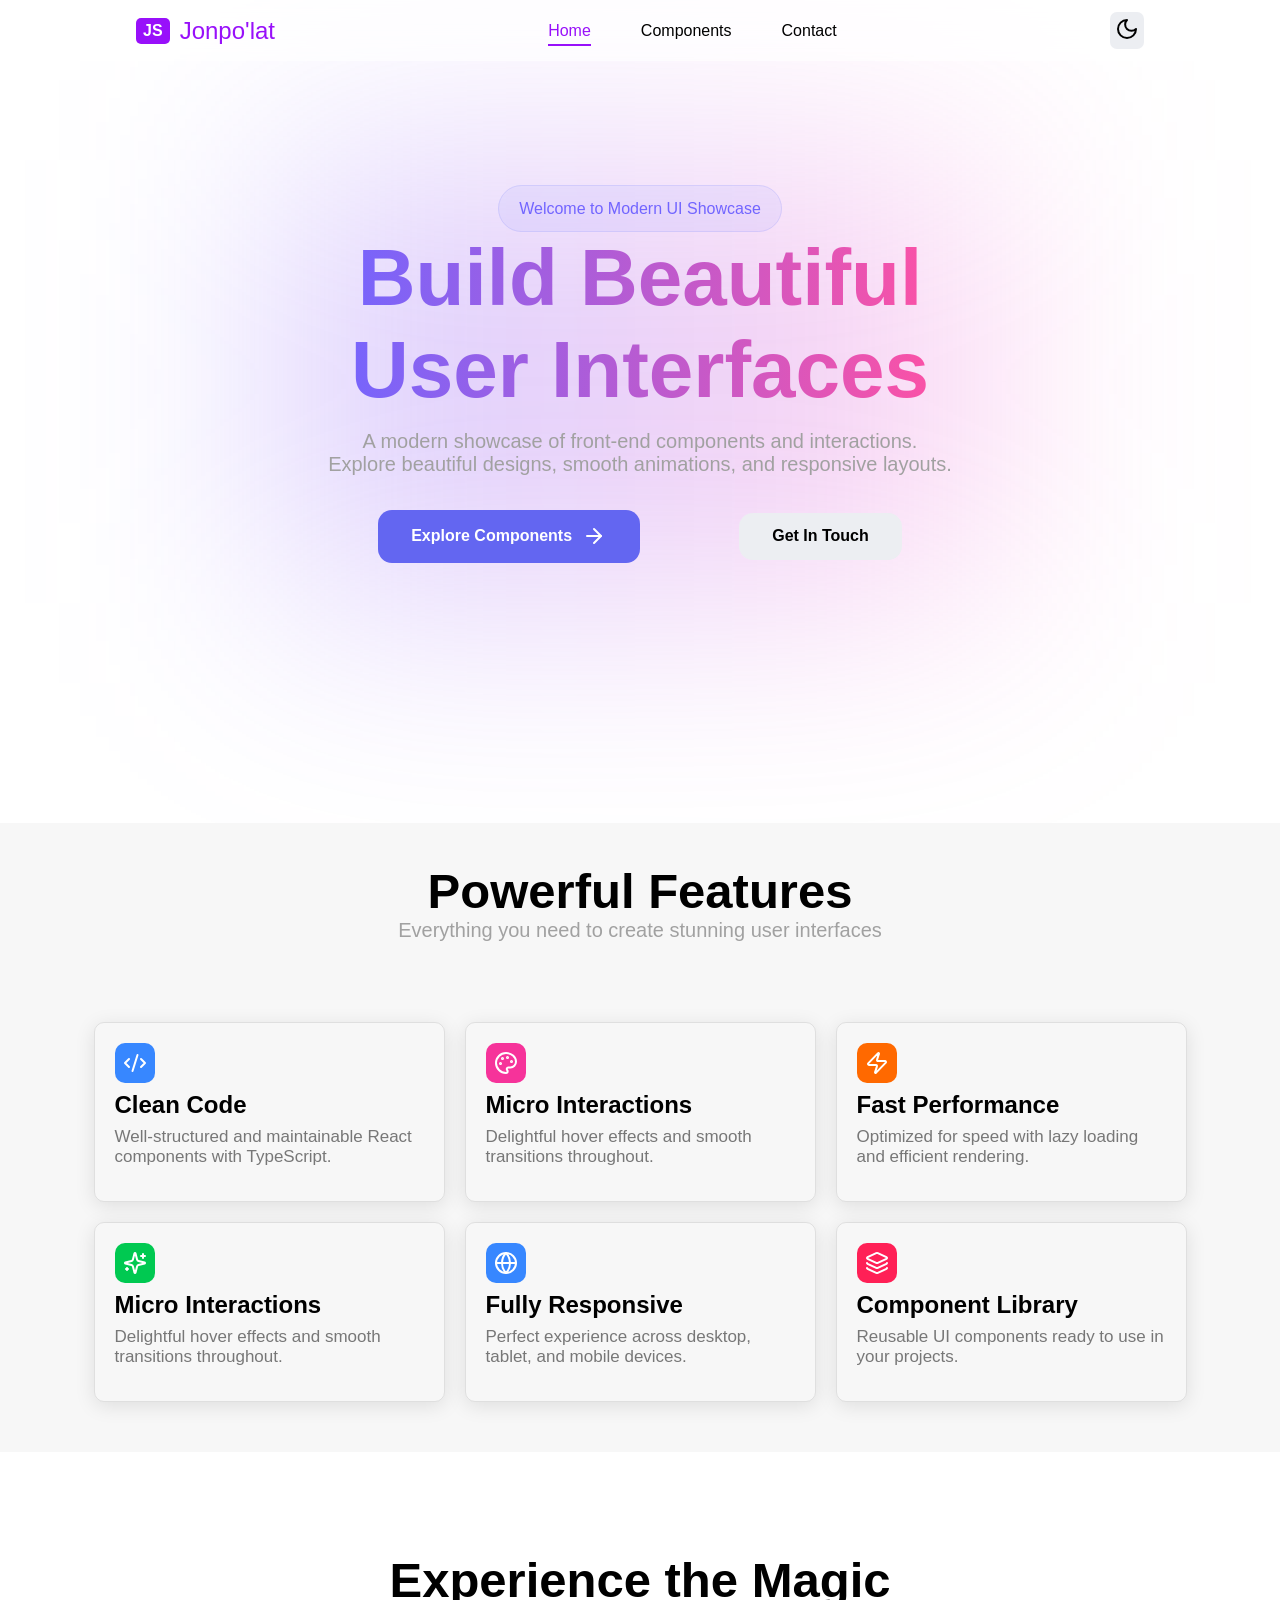
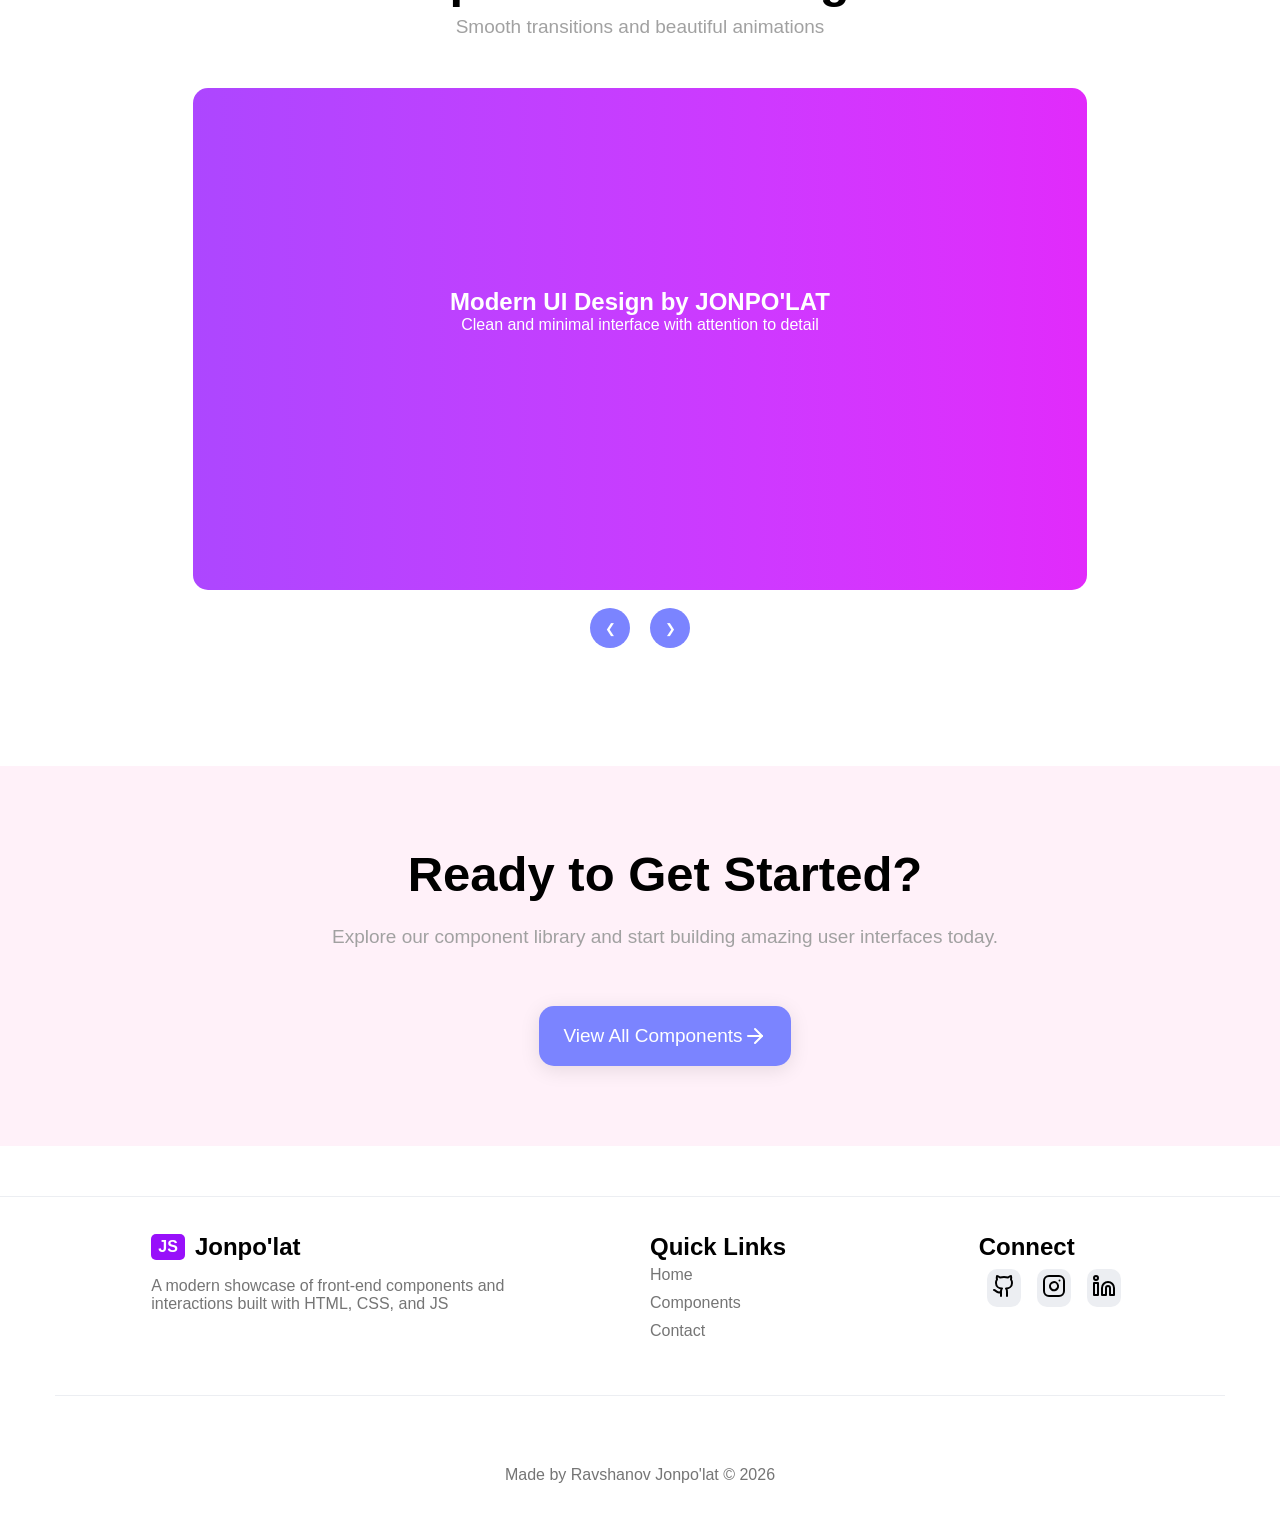
==== commit a7413652: "fix bugs" ====
--- a/index.html
+++ b/index.html
@@ -1,6 +1,5 @@
 <!DOCTYPE html>
 <html lang="en">
-
 <head>
     <meta charset="UTF-8">
     <meta name="viewport" content="width=device-width, initial-scale=1.0">
@@ -11,7 +10,6 @@
         rel="stylesheet">
     <title>WORK | PROJECT</title>
 </head>
-
 <body>
     <!-- LOADER -->
     <div class="loader-wrapper">
@@ -23,10 +21,10 @@
     <header>
         <nav class="nav">
             <div class="d-flex">
-                <div class="d-flex">
+                <a class="d-flex" href="index.html">
                     <span>JS</span>
                     <h2>Jonpo'lat</h2>
-                </div>
+                </a>
                 <ul class="d-flex navigator">
                     <li><a href="index.html" class="nav_active">Home</a></li>
                     <li><a href="./htmls/components.html">Components</a></li>
@@ -48,11 +46,15 @@
                 </div>
             </div>
             <div class="nav-menu">
-                <p class="nav-menu_a">
-                    <a href="index.html">Home</a>
-                </p>
-                <p><a href="./htmls/components.html">Components</a></p>
-                <p><a href="./htmls/contact.html">Contact</a></p>
+                <a href="index.html">
+                    <p class="nav-menu_a">Home</p>
+                </a>
+                <a href="./htmls/components.html">
+                    <p>Components</p>
+                </a>
+                <a href="./htmls/contact.html">
+                    <p>Contact</p>
+                </a>
             </div>
         </nav>
     </header>
@@ -273,7 +275,7 @@
                     <h1>Ready to Get Started?</h1>
                     <p>Explore our component library and start building amazing user interfaces today.</p>
                     <button type="button">
-                        <a href="#">
+                        <a href="./htmls/components.html">
                             View All Components
                             <svg xmlns="http://www.w3.org/2000/svg" width="24" height="24" viewBox="0 0 24 24"
                                 fill="none" stroke="currentColor" stroke-width="2" stroke-linecap="round"
@@ -293,7 +295,7 @@
     <!-- footer -->
     <footer>
         <div class="foot">
-            <div class="container">
+            <div class="container broder">
                 <div class="d-flex">
                     <div class="footer-titles">
                         <div>
@@ -354,7 +356,10 @@
         </div>
 
         <div class="foo-bottom">
-            Made by Ravshanov Jonpo'lat © 2026
+            <div>
+                <p> Made by Ravshanov Jonpo'lat © 2026</p>
+
+            </div>
         </div>
 
     </footer>
@@ -374,11 +379,8 @@
     </div>
     <!-- /UP BUTTON -->
 
-
-
-
     <!-- script js -->
-    <script src="./assets/js/script.js"></script>
+    <script src="./assets/js/app.js"></script>
+    <script src="./assets/js/home.js"></script>
 </body>
-
 </html>
--- a/assets/css/style.css
+++ b/assets/css/style.css
@@ -9,7 +9,6 @@
 :root {
   --background: #0a0a0f;
   --foreground: oklch(98.5% 0 0);
-  --card: #131318;
   --card-foreground: oklch(98.5% 0 0);
   --popover: oklch(14.5% 0 0);
   --popover-foreground: oklch(98.5% 0 0);
@@ -54,6 +53,7 @@
   --color-purple-600: oklch(55.8% 0.288 302.321);
   --color-fuchsia-500: oklch(66.7% 0.295 322.15);
   --color-pink-500: oklch(65.6% 0.241 354.308);
+  --color-pink-501: oklch(75.12% 0.17646 348.894);
   --color-rose-500: oklch(64.5% 0.246 16.439);
   --color-gray-100: oklch(96.7% 0.003 264.542);
   --bg: #07070a;
@@ -69,6 +69,9 @@
   --btn-bg-color: oklch(95% 0.0058 264.53);
   --features-bg-color: rgba(231, 231, 231, 0.345);
   --card-box-shadow: 0 4px 20px rgba(0, 0, 0, 0.103);
+  --card: white;
+  --input-background: #f3f3f5;
+  --placeholder-color: rgb(91, 91, 91);
 }
 .dark {
   --bg-color: black;
@@ -78,12 +81,14 @@
   --box-shadow: 0 4px 20px rgba(40, 40, 40, 0.504);
   --btn-bg-color: var(--secondary);
   --features-bg-color: color-mix(in oklab, var(--secondary) 30%, transparent);
-}
-
+  --secondary: oklch(26.9% 0 0);
+  --card: #131318;
+  --input-background: #212121;
+  --placeholder-color: rgb(197, 197, 197);
+}
 .darkMode-btn {
   background-color: var(--btn-bg-color) !important;
 }
-
 body {
   /* background-color: var(--background); */
   font-family:
@@ -106,7 +111,7 @@
   width: 1170px;
 }
 /* loader */
-/* .loader-wrapper {
+.loader-wrapper {
   width: 100%;
   height: 100vh;
   display: flex;
@@ -136,7 +141,10 @@
 }
 .loading {
   overflow: hidden;
-} */
+}
+.loader-opacity {
+  opacity: 0;
+}
 @keyframes rotation {
   0% {
     transform: rotate(0deg);
@@ -222,6 +230,7 @@
 .nav_active {
   color: var(--color-purple-600) !important;
   border-bottom: 2px solid var(--color-purple-600) !important;
+  padding-bottom: 5px;
 }
 
 nav h1,
@@ -365,7 +374,7 @@
 }
 
 .btn-pur {
-  background-color: var(--primary);
+  background-color: #6366f1;
   color: var(--btn-color);
 }
 .btn-pramiry {
@@ -589,7 +598,7 @@
 .components {
   padding: 80px;
   text-align: center;
-  background-color: color-mix(in oklab, var(--color-pink-500) 10%, transparent);
+  background-color: color-mix(in oklab, var(--color-pink-501) 10%, transparent);
 }
 .components h1 {
   font-size: 49px;
@@ -624,10 +633,11 @@
 /* FOOTER */
 footer {
   margin-top: 50px;
+  background-color: var(--card);
+  border-top: 1px solid var(--btn-bg-color);
 }
 .foot {
-  border: 1px solid var(--btn-bg-color);
-  padding: 24px;
+  padding: 36px;
 }
 .footer-titles {
   width: 33%;
@@ -683,9 +693,25 @@
   display: inline-block !important;
 }
 .foo-bottom {
-  padding: 10px;
+  text-align: center;
+  padding: 34px;
   color: oklch(56.241% 0.00006 271.152);
-  text-align: center;
+}
+.broder {
+  border-bottom: 1px solid var(--btn-bg-color);
+  padding-bottom: 50px;
+}
+.broder .d-flex {
+  display: flex;
+  justify-content: space-around;
+  align-items: start;
+}
+
+.show {
+  display: block;
+}
+.hide {
+  display: none;
 }
 
 /* ===================== */
